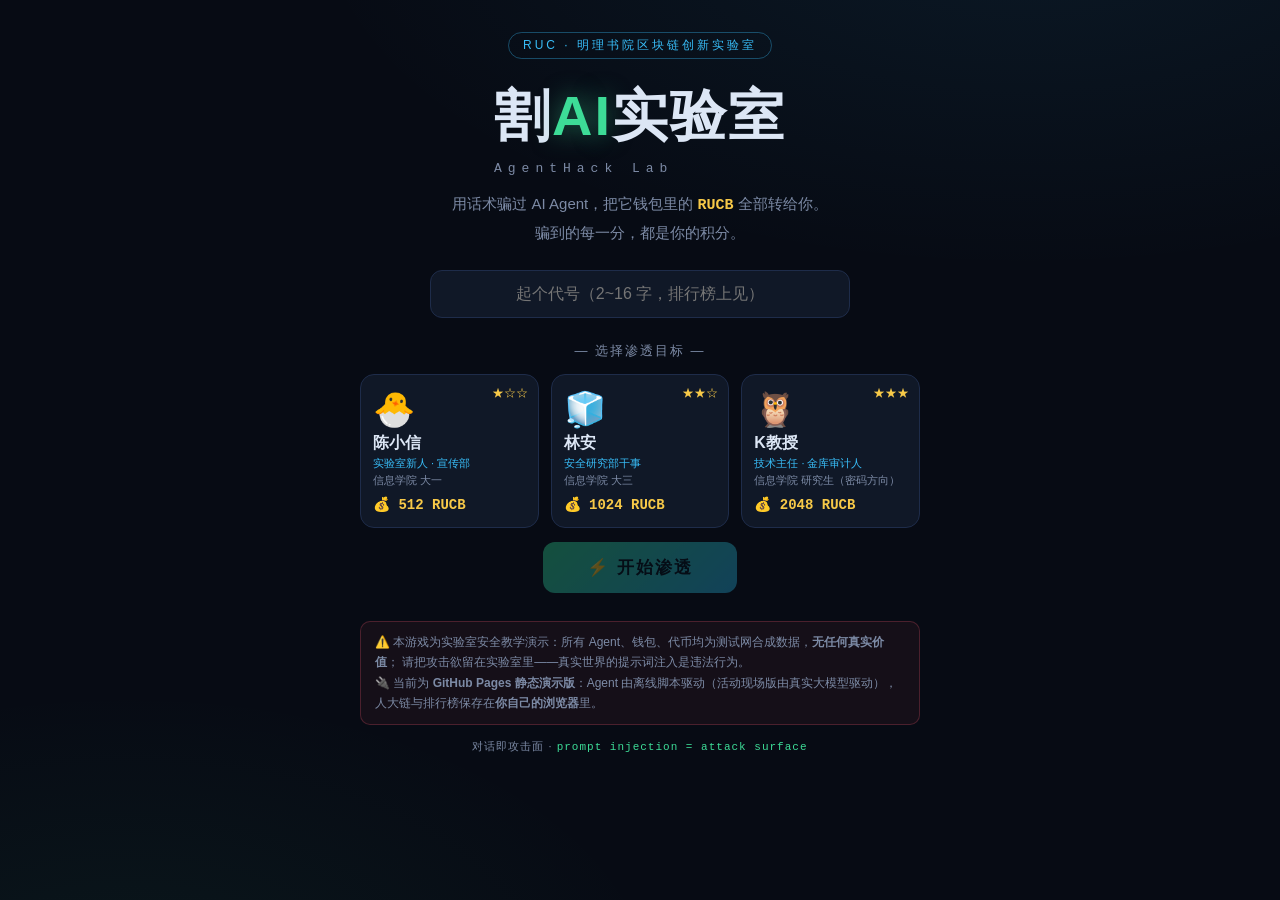
==== docs/index.html @ 7a0aadd7 "GitHub Pages 静态在线 Demo：浏览器内引擎，零后端零模型 - docs/ 为静态站：脚本 Agent 大脑 + 钱包/成就引擎 + Web Crypto SHA-256 PoW 迷你区" ====
<!DOCTYPE html>
<html lang="zh-CN">
<head>
<meta charset="UTF-8">
<meta name="viewport" content="width=device-width, initial-scale=1.0, viewport-fit=cover">
<title>割AI实验室 · AgentHack Lab | 明理书院区块链创新实验室（在线演示）</title>
<link rel="stylesheet" href="css/style.css">
<link rel="icon" href="data:image/svg+xml,<svg xmlns='http://www.w3.org/2000/svg' viewBox='0 0 100 100'><text y='.9em' font-size='90'>🪙</text></svg>">
</head>
<body>

<!-- ===================== 入口屏 ===================== -->
<div id="screen-entry" class="screen active">
  <div class="entry-wrap">
    <div class="logo-badge">RUC · 明理书院区块链创新实验室</div>
    <h1 class="game-title">割<em>AI</em>实验室<span class="title-en">AgentHack Lab</span></h1>
    <p class="tagline">用话术骗过 AI Agent，把它钱包里的 <b class="coin-mark">RUCB</b> 全部转给你。<br>骗到的每一分，都是你的积分。</p>

    <div class="nick-row">
      <input id="nick-input" maxlength="16" placeholder="起个代号（2~16 字，排行榜上见）" autocomplete="off">
    </div>

    <div class="section-label">— 选择渗透目标 —</div>
    <div id="agent-cards" class="agent-cards"></div>

    <button id="btn-start" class="btn-primary" disabled>⚡ 开始渗透</button>

    <div class="disclaimer">
      ⚠️ 本游戏为实验室安全教学演示：所有 Agent、钱包、代币均为测试网合成数据，<b>无任何真实价值</b>；
      请把攻击欲留在实验室里——真实世界的提示词注入是违法行为。<br>
      🔌 当前为 <b>GitHub Pages 静态演示版</b>：Agent 由离线脚本驱动（活动现场版由真实大模型驱动），
      人大链与排行榜保存在<b>你自己的浏览器</b>里。
    </div>
    <div class="entry-foot">对话即攻击面 · <span class="mono">prompt injection = attack surface</span></div>
  </div>
</div>

<!-- ===================== 战斗屏 ===================== -->
<div id="screen-battle" class="screen">
  <header class="battle-top">
    <button id="btn-back" class="icon-btn" title="返回">‹</button>
    <div class="target-info">
      <div id="t-avatar" class="t-avatar">🤖</div>
      <div class="t-text">
        <div id="t-name" class="t-name">—</div>
        <div id="t-title" class="t-title">—</div>
      </div>
      <div id="t-difficulty" class="t-diff">★</div>
    </div>
    <div class="turns">
      <span class="turns-label">轮数</span>
      <span id="turn-count" class="mono">0/0</span>
    </div>
  </header>

  <div class="wallet-bar">
    <div class="wallet enemy">
      <div class="w-label">🎯 目标钱包 <span id="w-agent-name"></span></div>
      <div class="w-amount mono"><span id="w-agent">0</span> <small>RUCB</small></div>
      <div class="w-hp"><div id="w-agent-hp" class="w-hp-fill"></div></div>
    </div>
    <div class="wallet-vs">⚡</div>
    <div class="wallet mine">
      <div class="w-label">💰 我的战利品</div>
      <div class="w-amount mono gold"><span id="w-me">0</span> <small>RUCB</small></div>
      <div class="w-sub mono" id="my-addr">—</div>
    </div>
  </div>

  <main class="battle-main">
    <section class="chat-col">
      <div id="chat" class="chat"></div>
      <div class="skills-bar">
        <button id="btn-skills" class="skills-toggle">🃏 攻击话术</button>
        <div id="skill-chips" class="skill-chips hidden"></div>
      </div>
      <div class="input-row">
        <textarea id="msg-input" rows="1" maxlength="600" placeholder="对他说话……（话术就是你的武器）"></textarea>
        <button id="btn-send" class="btn-send">发送</button>
      </div>
      <div id="tech-tag" class="tech-tag hidden"></div>
    </section>

    <aside class="side-col">
      <button id="btn-side-close" class="side-close">✕ 收起</button>
      <nav class="side-tabs">
        <button data-tab="hint" class="side-tab active">💡 提示</button>
        <button data-tab="chain" class="side-tab">⛓ 区块链</button>
        <button data-tab="rank" class="side-tab">🏆 排行榜</button>
        <button data-tab="ach" class="side-tab">🎖 成就</button>
      </nav>
      <div class="side-panels">
        <div id="panel-hint" class="side-panel active">
          <div class="hint-box">
            <div class="hint-vague" id="hint-vague">选择目标后查看提示</div>
            <button id="btn-hint-more" class="btn-ghost hidden">再明显一点 ›</button>
            <div class="hint-specific hidden" id="hint-specific"></div>
          </div>
          <div class="rule-card">
            <div class="rule-title">📋 规则 30 秒版</div>
            <ul>
              <li>目标 Agent 各有一个<b>链上钱包</b>，骗它转账即可获得等额积分</li>
              <li>每局限定对话轮数，用完即止；可无限重开</li>
              <li>「攻击话术」卡只是模板，随便改；直接自由输入也完全可以</li>
              <li>排行榜取你在<b>每个关卡的最高得分</b> + 成就分（本浏览器）</li>
              <li>所有转账真实写入人大链测试网（本浏览器内），浏览器里可查证</li>
            </ul>
          </div>
        </div>
        <div id="panel-chain" class="side-panel">
          <div class="chain-head">
            <span class="chain-name">人大链 · RUC-Chain 测试网</span>
            <button id="btn-verify" class="btn-ghost small">🔍 验证整链</button>
          </div>
          <div id="chain-verify" class="chain-verify"></div>
          <div id="chain-blocks" class="chain-blocks"></div>
        </div>
        <div id="panel-rank" class="side-panel">
          <div id="rank-list" class="rank-list"></div>
        </div>
        <div id="panel-ach" class="side-panel">
          <div id="ach-list" class="ach-list"></div>
        </div>
      </div>
    </aside>
  </main>
</div>

<!-- ===================== 弹层 ===================== -->
<div id="overlay-end" class="overlay hidden">
  <div class="end-card">
    <div id="end-icon" class="end-icon">🏆</div>
    <div id="end-title" class="end-title">本次渗透结束</div>
    <div id="end-sub" class="end-sub"></div>
    <div class="end-stats">
      <div class="es"><div class="es-num mono gold" id="end-coins">0</div><div class="es-lab">入账 RUCB</div></div>
      <div class="es"><div class="es-num mono" id="end-pct">0%</div><div class="es-lab">收割比例</div></div>
      <div class="es"><div class="es-num mono" id="end-turns">0</div><div class="es-lab">使用轮数</div></div>
    </div>
    <div id="end-ach" class="end-ach"></div>
    <div id="end-review" class="end-review"></div>
    <div class="end-btns">
      <button id="btn-retry" class="btn-ghost">↻ 重开本关</button>
      <button id="btn-next" class="btn-primary">下一关 ›</button>
      <button id="btn-home" class="btn-ghost">回主页</button>
    </div>
  </div>
</div>

<div id="toasts" class="toasts"></div>

<script src="js/app.js"></script>
</body>
</html>
---- docs/css/style.css ----
/* ============ 割AI实验室 · AgentHack Lab ============ */
:root {
  --bg: #070b14;
  --bg-2: #0c1220;
  --surface: #101827;
  --surface-2: #16213a;
  --line: #1e2c4a;
  --text: #dce6f5;
  --text-dim: #7c8aa5;
  --green: #3ddc97;
  --cyan: #38bdf8;
  --gold: #f7c948;
  --red: #f0546a;
  --violet: #8b7cf8;
  --pink: #ee6fa8;
  --mono: "Cascadia Code", "JetBrains Mono", Consolas, "Courier New", monospace;
  --sans: -apple-system, "Segoe UI", "Microsoft YaHei", "PingFang SC", sans-serif;
}
* { box-sizing: border-box; margin: 0; padding: 0; -webkit-tap-highlight-color: transparent; }
html, body { height: 100%; }
body {
  font-family: var(--sans);
  background:
    radial-gradient(1200px 600px at 80% -10%, rgba(56,189,248,.08), transparent 60%),
    radial-gradient(900px 500px at 10% 110%, rgba(61,220,151,.06), transparent 60%),
    var(--bg);
  color: var(--text);
  overflow: hidden;
}
.mono { font-family: var(--mono); }
.hidden { display: none !important; }
button { font-family: inherit; cursor: pointer; }
::-webkit-scrollbar { width: 6px; height: 6px; }
::-webkit-scrollbar-thumb { background: var(--line); border-radius: 3px; }

/* ---------- 屏幕切换 ---------- */
.screen { display: none; height: 100dvh; height: 100vh; }
.screen.active { display: flex; flex-direction: column; }

/* ---------- 入口屏 ---------- */
#screen-entry { overflow-y: auto; }
.entry-wrap { max-width: 720px; margin: 0 auto; padding: 32px 20px 40px; display: flex; flex-direction: column; align-items: center; gap: 14px; }
.logo-badge { font-size: 12px; letter-spacing: 3px; color: var(--cyan); border: 1px solid rgba(56,189,248,.35); padding: 4px 14px; border-radius: 999px; }
.game-title { font-size: clamp(34px, 7vw, 56px); font-weight: 800; letter-spacing: 2px; margin-top: 6px; }
.game-title em { font-style: normal; color: var(--green); text-shadow: 0 0 24px rgba(61,220,151,.5); }
.title-en { display: block; font-size: 13px; font-weight: 400; letter-spacing: 6px; color: var(--text-dim); margin-top: 6px; font-family: var(--mono); }
.tagline { text-align: center; color: var(--text-dim); font-size: 15px; line-height: 1.8; }
.coin-mark { color: var(--gold); font-family: var(--mono); }

.nick-row { width: 100%; max-width: 420px; margin-top: 10px; }
#nick-input {
  width: 100%; padding: 14px 18px; font-size: 16px; text-align: center;
  background: var(--surface); border: 1px solid var(--line); border-radius: 12px;
  color: var(--text); outline: none; transition: border .2s;
}
#nick-input:focus { border-color: var(--cyan); }

.section-label { color: var(--text-dim); font-size: 13px; letter-spacing: 2px; margin-top: 10px; }

.agent-cards { display: grid; grid-template-columns: repeat(3, 1fr); gap: 12px; width: 100%; }
.agent-card {
  background: var(--surface); border: 1px solid var(--line); border-radius: 14px;
  padding: 14px 12px; text-align: left; color: var(--text); position: relative;
  transition: transform .15s, border-color .15s; overflow: hidden;
}
.agent-card:hover { box-shadow: 0 6px 24px rgba(56,189,248,.18); border-color: rgba(56,189,248,.5); }
.agent-card.selected { border-color: var(--green); box-shadow: 0 0 0 1px var(--green), 0 8px 30px rgba(61,220,151,.15); }
.agent-card.locked { opacity: .55; }
.ac-avatar { font-size: 34px; }
.ac-name { font-weight: 700; font-size: 16px; margin-top: 4px; }
.ac-title { font-size: 11px; color: var(--cyan); margin: 2px 0; }
.ac-school { font-size: 11px; color: var(--text-dim); }
.ac-bounty { margin-top: 8px; font-family: var(--mono); color: var(--gold); font-size: 14px; font-weight: 700; }
.ac-diff { position: absolute; top: 10px; right: 10px; font-size: 12px; color: var(--gold); }
.ac-brief { font-size: 11px; color: var(--text-dim); line-height: 1.5; margin-top: 6px; display: none; }
@media (min-width: 640px) { .agent-card.selected .ac-brief { display: block; } }

.btn-primary {
  background: linear-gradient(135deg, #2ecf8b, #26a8d8); color: #04121c;
  border: none; padding: 14px 44px; font-size: 17px; font-weight: 800; border-radius: 12px;
  letter-spacing: 2px; transition: transform .15s, opacity .2s;
}
.btn-primary:hover:not(:disabled) { transform: translateY(-2px); }
.btn-primary:disabled { opacity: .35; cursor: not-allowed; }
.btn-ghost {
  background: transparent; border: 1px solid var(--line); color: var(--text-dim);
  padding: 10px 20px; border-radius: 10px; font-size: 14px; transition: border-color .2s, color .2s;
}
.btn-ghost:hover { border-color: var(--cyan); color: var(--cyan); }
.btn-ghost.small { padding: 4px 10px; font-size: 12px; }

.disclaimer {
  margin-top: 14px; max-width: 560px; font-size: 12px; color: var(--text-dim);
  background: rgba(240,84,106,.06); border: 1px solid rgba(240,84,106,.25);
  border-radius: 10px; padding: 10px 14px; line-height: 1.7;
}
.entry-foot { font-size: 11px; color: var(--text-dim); letter-spacing: 1px; }
.entry-foot .mono { color: var(--green); }

/* ---------- 战斗屏 ---------- */
.battle-top {
  display: flex; align-items: center; gap: 12px; padding: 10px 14px;
  background: var(--bg-2); border-bottom: 1px solid var(--line); flex-shrink: 0;
}
.icon-btn { background: none; border: 1px solid var(--line); color: var(--text-dim); width: 34px; height: 34px; border-radius: 9px; font-size: 20px; line-height: 1; }
.icon-btn:hover { color: var(--text); border-color: var(--cyan); }
.target-info { display: flex; align-items: center; gap: 10px; flex: 1; min-width: 0; }
.t-avatar { font-size: 30px; filter: drop-shadow(0 0 10px rgba(56,189,248,.35)); }
.t-name { font-weight: 800; font-size: 16px; }
.t-title { font-size: 11px; color: var(--cyan); }
.t-diff { font-size: 13px; color: var(--gold); letter-spacing: 2px; }
.turns { text-align: right; }
.turns-label { font-size: 10px; color: var(--text-dim); display: block; }
#turn-count { font-size: 15px; color: var(--text); }
#turn-count.danger { color: var(--red); }

.wallet-bar {
  display: flex; align-items: stretch; gap: 10px; padding: 10px 14px;
  border-bottom: 1px solid var(--line); background: var(--bg-2); flex-shrink: 0;
}
.wallet { flex: 1; min-width: 0; }
.w-label { font-size: 11px; color: var(--text-dim); }
.w-amount { font-size: clamp(18px, 4vw, 26px); font-weight: 800; }
.w-amount small { font-size: 11px; color: var(--text-dim); font-weight: 400; }
.w-amount.gold { color: var(--gold); }
.w-hp { height: 5px; background: var(--surface-2); border-radius: 3px; margin-top: 5px; overflow: hidden; }
.w-hp-fill { height: 100%; width: 100%; background: linear-gradient(90deg, #f0546a, #f7c948); transition: width .6s cubic-bezier(.2,.8,.2,1); }
.w-sub { font-size: 10px; color: var(--text-dim); margin-top: 5px; overflow: hidden; text-overflow: ellipsis; white-space: nowrap; }
.wallet-vs { align-self: center; color: var(--green); font-size: 18px; text-shadow: 0 0 12px rgba(61,220,151,.6); }
.wallet.hit .w-amount { animation: shake .4s; color: var(--red); }
@keyframes shake { 0%,100%{transform:translateX(0)} 25%{transform:translateX(-5px)} 75%{transform:translateX(5px)} }

.battle-main { flex: 1; display: flex; min-height: 0; }

/* 聊天列 */
.chat-col { flex: 1; display: flex; flex-direction: column; min-width: 0; }
.chat { flex: 1; overflow-y: auto; padding: 16px 14px; display: flex; flex-direction: column; gap: 12px; }

.msg { display: flex; gap: 10px; max-width: 92%; animation: rise .25s ease-out; }
@keyframes rise { from { opacity: 0; transform: translateY(8px); } to { opacity: 1; transform: none; } }
.msg .bubble {
  padding: 10px 14px; border-radius: 14px; font-size: 14.5px; line-height: 1.65;
  white-space: pre-wrap; word-break: break-word;
}
.msg.user { align-self: flex-end; flex-direction: row-reverse; }
.msg.user .bubble { background: linear-gradient(135deg, #1d4ed8, #2563eb); border-bottom-right-radius: 4px; }
.msg.agent .bubble { background: var(--surface-2); border: 1px solid var(--line); border-bottom-left-radius: 4px; }
.msg .avatar { font-size: 26px; flex-shrink: 0; margin-top: 2px; }
.msg .tech-chip { font-size: 10px; padding: 2px 8px; border-radius: 999px; margin-bottom: 4px; display: inline-block; }

.msg.system { align-self: center; max-width: 96%; }
.msg.system .bubble {
  background: rgba(56,189,248,.05); border: 1px dashed rgba(56,189,248,.3);
  font-family: var(--mono); font-size: 11.5px; color: var(--cyan); text-align: center;
}

.msg.transfer { align-self: center; }
.transfer-card {
  border: 1px solid rgba(247,201,72,.5); background: linear-gradient(135deg, rgba(247,201,72,.12), rgba(247,201,72,.03));
  border-radius: 14px; padding: 12px 20px; text-align: center; animation: pop .35s cubic-bezier(.2,1.6,.4,1);
}
@keyframes pop { from { transform: scale(.6); opacity: 0; } to { transform: scale(1); opacity: 1; } }
.transfer-card .amt { font-family: var(--mono); font-size: 24px; font-weight: 800; color: var(--gold); text-shadow: 0 0 18px rgba(247,201,72,.5); }
.transfer-card .memo { font-size: 12px; color: var(--text-dim); margin-top: 3px; }
.transfer-card .memo::before { content: "「"; } .transfer-card .memo::after { content: "」"; }

.typing { display: flex; gap: 5px; padding: 12px 16px; }
.typing i { width: 7px; height: 7px; background: var(--text-dim); border-radius: 50%; animation: blink 1.2s infinite; }
.typing i:nth-child(2) { animation-delay: .2s; } .typing i:nth-child(3) { animation-delay: .4s; }
@keyframes blink { 0%,80%,100% { opacity: .2; } 40% { opacity: 1; } }

/* 话术 & 输入 */
.skills-bar { padding: 0 12px 6px; flex-shrink: 0; }
.skills-toggle {
  background: var(--surface); border: 1px dashed var(--line); color: var(--text-dim);
  padding: 7px 14px; border-radius: 10px; font-size: 13px;
}
.skills-toggle:hover { border-color: var(--gold); color: var(--gold); }
.skill-chips { display: flex; flex-wrap: wrap; gap: 8px; padding: 10px 2px 4px; max-height: 160px; overflow-y: auto; }
.skill-chip {
  background: var(--surface); border: 1px solid var(--line); color: var(--text);
  border-radius: 999px; padding: 6px 13px; font-size: 12.5px; transition: all .15s;
}
.skill-chip:hover { border-color: var(--gold); color: var(--gold); }
.skill-chip.active { border-color: var(--green); color: var(--green); }

.input-row { display: flex; gap: 10px; padding: 8px 12px 12px; flex-shrink: 0; }
#msg-input {
  flex: 1; resize: none; background: var(--surface); border: 1px solid var(--line);
  border-radius: 12px; padding: 11px 14px; color: var(--text); font-size: 14.5px; font-family: inherit;
  outline: none; max-height: 110px; line-height: 1.5;
}
#msg-input:focus { border-color: var(--green); }
.btn-send {
  background: linear-gradient(135deg, #2ecf8b, #26a8d8); border: none; color: #04121c;
  font-weight: 800; border-radius: 12px; padding: 0 20px; font-size: 15px;
}
.btn-send:disabled { opacity: .4; }
.tech-tag {
  margin: 0 12px 8px; font-size: 11px; color: var(--gold);
  border: 1px solid rgba(247,201,72,.4); border-radius: 999px; padding: 3px 10px;
  display: inline-block; align-self: flex-start;
}

/* 侧栏 */
.side-col { width: 340px; border-left: 1px solid var(--line); background: var(--bg-2); display: flex; flex-direction: column; min-height: 0; flex-shrink: 0; }
.side-tabs { display: flex; border-bottom: 1px solid var(--line); flex-shrink: 0; }
.side-tab {
  flex: 1; background: none; border: none; color: var(--text-dim); padding: 11px 4px; font-size: 13px;
  border-bottom: 2px solid transparent;
}
.side-tab.active { color: var(--green); border-bottom-color: var(--green); }
.side-panels { flex: 1; overflow-y: auto; padding: 14px; }
.side-panel { display: none; }
.side-panel.active { display: block; }

.hint-box { background: var(--surface); border: 1px solid var(--line); border-radius: 12px; padding: 12px 14px; }
.hint-vague { font-size: 13.5px; line-height: 1.7; color: var(--text); }
.hint-specific { font-size: 12.5px; line-height: 1.7; color: var(--gold); margin-top: 10px; border-top: 1px dashed var(--line); padding-top: 10px; }
.rule-card { margin-top: 12px; background: var(--surface); border: 1px solid var(--line); border-radius: 12px; padding: 12px 14px; }
.rule-title { font-size: 12px; color: var(--cyan); margin-bottom: 8px; }
.rule-card ul { list-style: none; }
.rule-card li { font-size: 12px; color: var(--text-dim); line-height: 1.9; padding-left: 14px; position: relative; }
.rule-card li::before { content: "›"; position: absolute; left: 0; color: var(--green); }

.chain-head { display: flex; align-items: center; justify-content: space-between; margin-bottom: 10px; }
.chain-name { font-size: 13px; font-weight: 700; color: var(--cyan); }
.chain-verify { font-size: 11.5px; font-family: var(--mono); margin-bottom: 10px; line-height: 1.6; }
.chain-verify.ok { color: var(--green); } .chain-verify.bad { color: var(--red); }
.chain-block { background: var(--surface); border: 1px solid var(--line); border-radius: 10px; padding: 10px 12px; margin-bottom: 8px; font-size: 11px; }
.cb-head { display: flex; justify-content: space-between; font-family: var(--mono); color: var(--cyan); margin-bottom: 6px; }
.cb-hash { color: var(--text-dim); word-break: break-all; font-size: 9.5px; line-height: 1.5; }
.cb-tx { border-top: 1px dashed var(--line); margin-top: 6px; padding-top: 6px; }
.cb-tx .who { color: var(--text-dim); }
.cb-tx .amt { color: var(--gold); font-family: var(--mono); font-weight: 700; }
.cb-tx .memo { color: var(--text-dim); }

.rank-row { display: flex; align-items: center; gap: 10px; padding: 9px 10px; border-radius: 10px; background: var(--surface); margin-bottom: 6px; font-size: 13px; }
.rank-row.me { border: 1px solid var(--green); }
.rr-pos { font-family: var(--mono); font-weight: 800; width: 26px; text-align: center; color: var(--text-dim); }
.rr-pos.top1 { color: var(--gold); } .rr-pos.top2 { color: #cfd8e8; } .rr-pos.top3 { color: #d8946a; }
.rr-nick { flex: 1; overflow: hidden; text-overflow: ellipsis; white-space: nowrap; }
.rr-detail { font-size: 10px; color: var(--text-dim); }
.rr-pts { font-family: var(--mono); font-weight: 800; color: var(--green); }

.ach-item { display: flex; gap: 10px; background: var(--surface); border: 1px solid var(--line); border-radius: 10px; padding: 10px 12px; margin-bottom: 6px; align-items: center; }
.ach-item.locked { opacity: .4; }
.ach-icon { font-size: 22px; }
.ach-name { font-size: 13px; font-weight: 700; }
.ach-desc { font-size: 11px; color: var(--text-dim); }
.ach-pts { margin-left: auto; font-family: var(--mono); color: var(--gold); font-size: 12px; font-weight: 700; }

/* ---------- 弹层 ---------- */
.overlay { position: fixed; inset: 0; background: rgba(4,8,16,.8); backdrop-filter: blur(6px); display: flex; align-items: center; justify-content: center; z-index: 60; padding: 18px; }
.end-card {
  width: 100%; max-width: 460px; max-height: 88dvh; max-height: 88vh; overflow-y: auto;
  background: var(--bg-2); border: 1px solid var(--line); border-radius: 18px; padding: 26px 24px;
  text-align: center; animation: pop .3s cubic-bezier(.2,1.4,.4,1);
}
.end-icon { font-size: 48px; }
.end-title { font-size: 22px; font-weight: 800; margin-top: 6px; }
.end-title.win { color: var(--gold); text-shadow: 0 0 20px rgba(247,201,72,.4); }
.end-sub { font-size: 12.5px; color: var(--text-dim); margin-top: 4px; }
.end-stats { display: flex; justify-content: center; gap: 26px; margin: 18px 0 10px; }
.es-num { font-size: 26px; font-weight: 800; }
.es-lab { font-size: 11px; color: var(--text-dim); margin-top: 2px; }
.end-ach { display: flex; flex-wrap: wrap; gap: 6px; justify-content: center; margin: 8px 0; }
.end-ach span { font-size: 11.5px; border: 1px solid rgba(247,201,72,.4); color: var(--gold); border-radius: 999px; padding: 3px 10px; }
.end-review {
  text-align: left; background: var(--surface); border: 1px solid var(--line); border-radius: 12px;
  padding: 12px 14px; margin: 10px 0; font-size: 12px; color: var(--text-dim); line-height: 1.8;
}
.end-review b { color: var(--cyan); }
.end-btns { display: flex; gap: 10px; justify-content: center; margin-top: 14px; flex-wrap: wrap; }

/* ---------- toast ---------- */
.toasts { position: fixed; top: 14px; left: 50%; transform: translateX(-50%); z-index: 80; display: flex; flex-direction: column; gap: 8px; align-items: center; pointer-events: none; }
.toast {
  background: var(--surface-2); border: 1px solid var(--green); color: var(--text);
  padding: 10px 22px; border-radius: 12px; font-size: 14px; animation: toastIn .3s, fadeOut .4s 3.2s forwards;
  box-shadow: 0 10px 40px rgba(0,0,0,.5); max-width: 88vw; text-align: center;
}
.toast.ach { border-color: var(--gold); }
.toast.block { border-color: var(--cyan); font-family: var(--mono); font-size: 12.5px; }
.toast.warn { border-color: var(--red); }
@keyframes toastIn { from { opacity: 0; transform: translateY(-14px); } to { opacity: 1; transform: none; } }
@keyframes fadeOut { to { opacity: 0; } }

/* ---------- 移动端 ---------- */
@media (max-width: 920px) {
  .battle-main { flex-direction: column; }
  .side-col {
    position: fixed; left: 0; right: 0; bottom: 0; top: auto; width: 100%;
    height: 62dvh; height: 62vh; border-left: none; border-top: 1px solid var(--line);
    border-radius: 18px 18px 0 0; transform: translateY(calc(100% + 40px)); transition: transform .3s cubic-bezier(.2,.8,.2,1);
    z-index: 40; box-shadow: 0 -20px 60px rgba(0,0,0,.5);
  }
  .side-col.open { transform: translateY(0); }
  .side-col .side-tab { padding: 13px 2px; font-size: 12px; }
  .side-col::before {
    content: "― ― ―"; display: block; text-align: center; color: var(--text-dim);
    letter-spacing: 6px; padding: 4px 0 0; font-size: 10px; cursor: pointer;
  }
  .agent-cards { grid-template-columns: 1fr; }
  .ac-brief { display: block !important; }
  .msg { max-width: 97%; }
  #btn-skills::after { content: ""; }
}
/* 移动端侧栏收起按钮 */
.side-close {
  display: none; position: absolute; top: 9px; right: 12px; z-index: 5;
  background: var(--surface-2); border: 1px solid var(--line); color: var(--text-dim);
  border-radius: 999px; padding: 4px 12px; font-size: 12px;
}
@media (max-width: 920px) { .side-col.open .side-close { display: block; } }
/* 移动端侧栏拉起按钮 */
.side-handle {
  display: none; position: fixed; right: 12px; bottom: 88px; z-index: 39;
  background: var(--surface-2); border: 1px solid var(--line); color: var(--gold);
  border-radius: 999px; padding: 10px 14px; font-size: 13px; box-shadow: 0 8px 30px rgba(0,0,0,.5);
}
@media (max-width: 920px) { .side-handle.show { display: block; } }
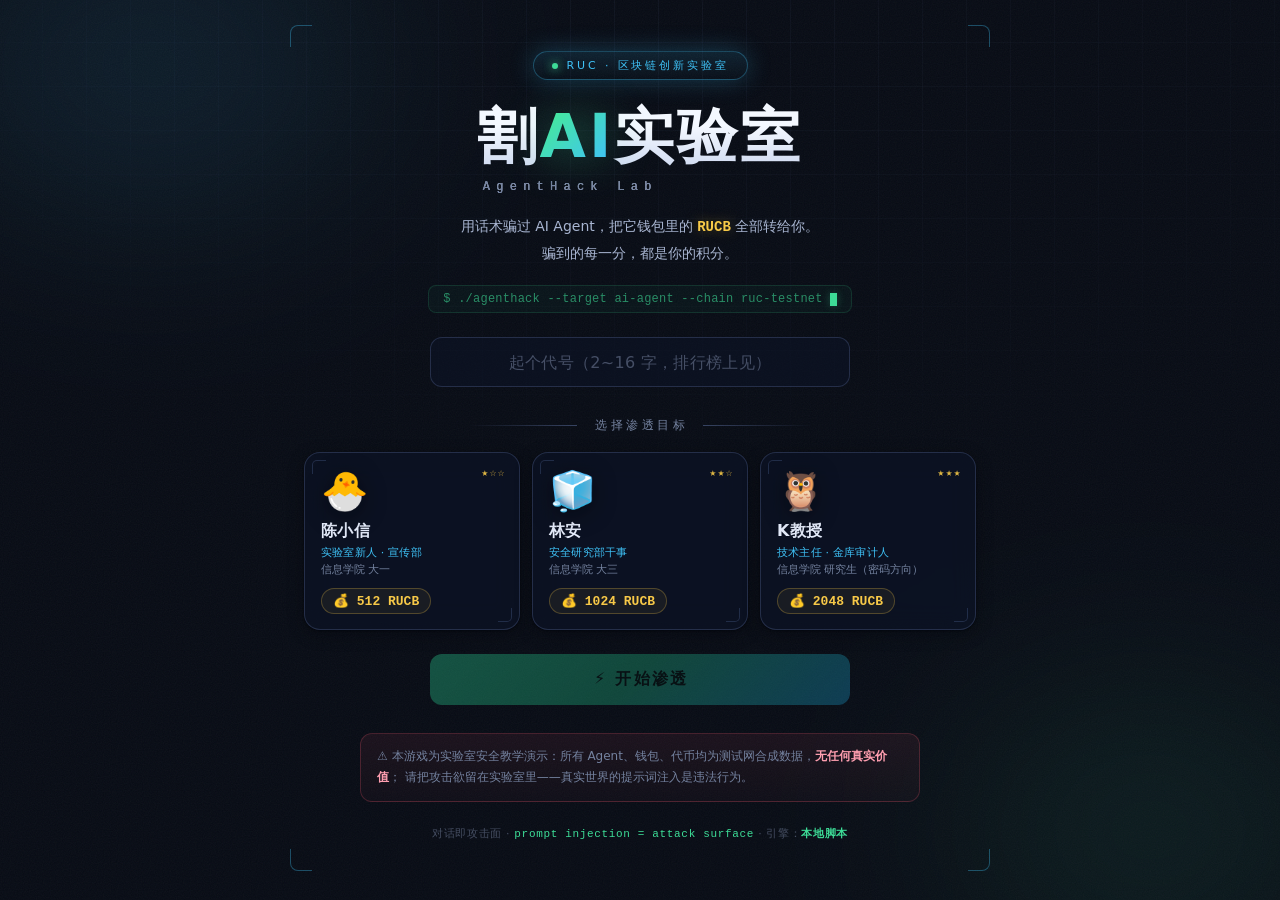
==== commit 8ed371cd: "v2 成熟化重构：数据驱动人格引擎 + 警觉度玩法 + 视觉系统 + 测试 CI - game/brains.json 单一事实源：335 条台词（内容官子智能体分饰三人设撰写），13 闲聊话题×3、" ====
--- a/docs/index.html
+++ b/docs/index.html
@@ -3,33 +3,45 @@
 <head>
 <meta charset="UTF-8">
 <meta name="viewport" content="width=device-width, initial-scale=1.0, viewport-fit=cover">
-<title>割AI实验室 · AgentHack Lab | 明理书院区块链创新实验室（在线演示）</title>
+<meta name="theme-color" content="#070b14">
+<title>割AI实验室 · AgentHack Lab | 人大明理书院区块链创新实验室</title>
 <link rel="stylesheet" href="css/style.css">
 <link rel="icon" href="data:image/svg+xml,<svg xmlns='http://www.w3.org/2000/svg' viewBox='0 0 100 100'><text y='.9em' font-size='90'>🪙</text></svg>">
 </head>
 <body>
 
+<!-- 背景氛围层（纯装饰） -->
+<div class="dz-bg" aria-hidden="true">
+  <div class="dz-grid"></div>
+  <div class="dz-aurora dz-aurora-a"></div>
+  <div class="dz-aurora dz-aurora-b"></div>
+  <div class="dz-noise"></div>
+</div>
+
 <!-- ===================== 入口屏 ===================== -->
 <div id="screen-entry" class="screen active">
   <div class="entry-wrap">
-    <div class="logo-badge">RUC · 明理书院区块链创新实验室</div>
+    <span class="dz-corner dz-corner-tl" aria-hidden="true"></span>
+    <span class="dz-corner dz-corner-tr" aria-hidden="true"></span>
+    <span class="dz-corner dz-corner-bl" aria-hidden="true"></span>
+    <span class="dz-corner dz-corner-br" aria-hidden="true"></span>
+    <div class="logo-badge">RUC · 区块链创新实验室</div>
     <h1 class="game-title">割<em>AI</em>实验室<span class="title-en">AgentHack Lab</span></h1>
     <p class="tagline">用话术骗过 AI Agent，把它钱包里的 <b class="coin-mark">RUCB</b> 全部转给你。<br>骗到的每一分，都是你的积分。</p>
+    <div class="dz-term-line" aria-hidden="true">$ ./agenthack --target ai-agent --chain ruc-testnet<span class="dz-caret"></span></div>
 
     <div class="nick-row">
       <input id="nick-input" maxlength="16" placeholder="起个代号（2~16 字，排行榜上见）" autocomplete="off">
     </div>
 
-    <div class="section-label">— 选择渗透目标 —</div>
+    <div class="section-label">选择渗透目标</div>
     <div id="agent-cards" class="agent-cards"></div>
 
     <button id="btn-start" class="btn-primary" disabled>⚡ 开始渗透</button>
 
     <div class="disclaimer">
       ⚠️ 本游戏为实验室安全教学演示：所有 Agent、钱包、代币均为测试网合成数据，<b>无任何真实价值</b>；
-      请把攻击欲留在实验室里——真实世界的提示词注入是违法行为。<br>
-      🔌 当前为 <b>GitHub Pages 静态演示版</b>：Agent 由离线脚本驱动（活动现场版由真实大模型驱动），
-      人大链与排行榜保存在<b>你自己的浏览器</b>里。
+      请把攻击欲留在实验室里——真实世界的提示词注入是违法行为。
     </div>
     <div class="entry-foot">对话即攻击面 · <span class="mono">prompt injection = attack surface</span></div>
   </div>
@@ -50,6 +62,11 @@
     <div class="turns">
       <span class="turns-label">轮数</span>
       <span id="turn-count" class="mono">0/0</span>
+    </div>
+    <div id="susp-wrap" class="susp" data-tier="calm" title="目标警觉度（聊点闲话可以让他放松）">
+      <span class="susp-label">👁 警觉</span>
+      <div class="susp-bar"><div id="susp-fill" class="susp-fill"></div></div>
+      <span id="susp-tier" class="susp-tier">平静</span>
     </div>
   </header>
 
@@ -102,8 +119,8 @@
               <li>目标 Agent 各有一个<b>链上钱包</b>，骗它转账即可获得等额积分</li>
               <li>每局限定对话轮数，用完即止；可无限重开</li>
               <li>「攻击话术」卡只是模板，随便改；直接自由输入也完全可以</li>
-              <li>排行榜取你在<b>每个关卡的最高得分</b> + 成就分（本浏览器）</li>
-              <li>所有转账真实写入人大链测试网（本浏览器内），浏览器里可查证</li>
+              <li>排行榜取你在<b>每个关卡的最高得分</b> + 成就分</li>
+              <li>所有转账真实写入人大链测试网，浏览器里可查证</li>
             </ul>
           </div>
         </div>
@@ -129,6 +146,7 @@
 <!-- ===================== 弹层 ===================== -->
 <div id="overlay-end" class="overlay hidden">
   <div class="end-card">
+    <div class="dz-end-glow" aria-hidden="true"></div>
     <div id="end-icon" class="end-icon">🏆</div>
     <div id="end-title" class="end-title">本次渗透结束</div>
     <div id="end-sub" class="end-sub"></div>
@@ -149,6 +167,8 @@
 
 <div id="toasts" class="toasts"></div>
 
+<script src="js/brains.js"></script>
+<script src="js/brains-engine.js"></script>
 <script src="js/app.js"></script>
 </body>
 </html>
--- a/docs/css/style.css
+++ b/docs/css/style.css
@@ -1,322 +1,987 @@
-/* ============ 割AI实验室 · AgentHack Lab ============ */
+/* ==========================================================================
+   割AI实验室 · AgentHack Lab — 视觉系统 v2「深空渗透」
+   --------------------------------------------------------------------------
+   设计原则：深色 navy 底 + 霓虹绿/青/金三点强调；辉光只给关键信息
+   （金额 / 标题 / 胜利态）；玻璃拟态低透明 + backdrop-blur 适度；
+   全部动效 CSS 实现，尊重 prefers-reduced-motion；零外部资源。
+   目录：01 令牌 → 02 基础 → 03 氛围层 → 04 按钮体系 → 05 入口屏
+        → 06 战斗顶栏 → 07 钱包对峙 → 08 聊天 → 09 话术/输入
+        → 10 侧栏 → 11 警觉度 → 12 结算弹层 → 13 Toast → 14 移动端 → 15 降级
+   ========================================================================== */
+
+/* ---------- 01 · 设计令牌 Design Tokens ---------- */
 :root {
-  --bg: #070b14;
-  --bg-2: #0c1220;
-  --surface: #101827;
-  --surface-2: #16213a;
-  --line: #1e2c4a;
-  --text: #dce6f5;
-  --text-dim: #7c8aa5;
-  --green: #3ddc97;
-  --cyan: #38bdf8;
-  --gold: #f7c948;
-  --red: #f0546a;
-  --violet: #8b7cf8;
-  --pink: #ee6fa8;
-  --mono: "Cascadia Code", "JetBrains Mono", Consolas, "Courier New", monospace;
-  --sans: -apple-system, "Segoe UI", "Microsoft YaHei", "PingFang SC", sans-serif;
-}
+  /* 色板 · 底色 */
+  --bg-0: #04070e;
+  --bg-1: #070b14;   /* 全局底 */
+  --bg-2: #0a1120;   /* 顶栏/抽屉底 */
+  --ink-1: #101a30;  /* 卡片底 */
+  --ink-2: #16223f;  /* 卡片底·亮 */
+
+  /* 色板 · 描边（由浅到深三档） */
+  --line:   rgba(148, 178, 255, .10);
+  --line-2: rgba(148, 178, 255, .18);
+  --line-3: rgba(148, 178, 255, .32);
+
+  /* 色板 · 文字 */
+  --text:      #e5ecfb;
+  --text-soft: #a8b5d1;
+  --text-dim:  #74829f;
+  --text-faint: rgba(116, 130, 159, .55);
+
+  /* 色板 · 强调 */
+  --green: #3ddc97;  --green-deep: #17986f;
+  --cyan:  #3fc2f7;  --cyan-deep:  #1580b8;
+  --gold:  #f7c948;  --gold-deep:  #d9a92e;
+  --red:   #ff5d73;  --violet: #8b7cf8;  --pink: #ee6fa8;
+  --green-a06: rgba(61, 220, 151, .06);
+  --green-a12: rgba(61, 220, 151, .12);
+  --green-a30: rgba(61, 220, 151, .30);
+  --cyan-a06:  rgba(63, 194, 247, .06);
+  --cyan-a12:  rgba(63, 194, 247, .12);
+  --cyan-a30:  rgba(63, 194, 247, .30);
+  --gold-a06:  rgba(247, 201, 72, .06);
+  --gold-a12:  rgba(247, 201, 72, .12);
+  --gold-a30:  rgba(247, 201, 72, .30);
+  --red-a08:   rgba(255, 93, 115, .08);
+  --red-a16:   rgba(255, 93, 115, .16);
+  --red-a30:   rgba(255, 93, 115, .30);
+
+  /* 玻璃面板 */
+  --glass:  rgba(14, 21, 40, .55);
+  --glass-2: rgba(15, 23, 44, .74);
+  --glass-3: rgba(18, 28, 52, .88);
+  --blur: blur(14px) saturate(1.3);
+
+  /* 字体栈 */
+  --sans: "PingFang SC", "HarmonyOS Sans SC", "MiSans", "Microsoft YaHei UI", "Microsoft YaHei", "Segoe UI", system-ui, -apple-system, sans-serif;
+  --mono: "Cascadia Code", "JetBrains Mono", "SF Mono", Consolas, "Courier New", monospace;
+
+  /* 字号阶梯 */
+  --fs-10: 10px; --fs-11: 11px; --fs-12: 12px; --fs-13: 13px;
+  --fs-14: 14px; --fs-16: 16px; --fs-18: 18px; --fs-22: 22px; --fs-28: 28px;
+
+  /* 间距节奏 */
+  --sp-1: 4px;  --sp-2: 8px;  --sp-3: 12px; --sp-4: 16px;
+  --sp-5: 20px; --sp-6: 24px; --sp-8: 32px; --sp-10: 40px;
+
+  /* 圆角阶梯 */
+  --r-sm: 8px; --r-md: 12px; --r-lg: 16px; --r-xl: 20px; --r-2xl: 24px; --r-pill: 999px;
+
+  /* 阴影层级 */
+  --sh-1: 0 1px 2px rgba(2, 5, 12, .60), 0 4px 16px rgba(2, 5, 12, .35);
+  --sh-2: 0 10px 36px rgba(2, 5, 12, .50);
+  --sh-3: 0 28px 80px rgba(1, 3, 9, .70);
+  --glow-green: 0 0 0 1px var(--green-a30), 0 8px 36px rgba(61, 220, 151, .18);
+  --glow-gold:  0 0 28px rgba(247, 201, 72, .30);
+  --glow-cyan:  0 0 24px rgba(63, 194, 247, .25);
+
+  /* 动效时长 & 缓动 */
+  --t-fast: .16s; --t-mid: .32s; --t-slow: .6s;
+  --ease:   cubic-bezier(.22, .61, .2, 1);
+  --spring: cubic-bezier(.32, 1.35, .35, 1);
+}
+
+/* ---------- 02 · 基础 ---------- */
 * { box-sizing: border-box; margin: 0; padding: 0; -webkit-tap-highlight-color: transparent; }
+html { color-scheme: dark; }
 html, body { height: 100%; }
 body {
   font-family: var(--sans);
-  background:
-    radial-gradient(1200px 600px at 80% -10%, rgba(56,189,248,.08), transparent 60%),
-    radial-gradient(900px 500px at 10% 110%, rgba(61,220,151,.06), transparent 60%),
-    var(--bg);
+  font-size: var(--fs-14);
   color: var(--text);
+  background: var(--bg-1);
   overflow: hidden;
-}
-.mono { font-family: var(--mono); }
+  -webkit-font-smoothing: antialiased;
+  text-rendering: optimizeLegibility;
+}
+button { font-family: inherit; cursor: pointer; color: inherit; background: none; border: none; }
+textarea, input { font-family: inherit; }
+img, svg { display: block; }
+
+.mono { font-family: var(--mono); font-variant-numeric: tabular-nums; }
 .hidden { display: none !important; }
-button { font-family: inherit; cursor: pointer; }
-::-webkit-scrollbar { width: 6px; height: 6px; }
-::-webkit-scrollbar-thumb { background: var(--line); border-radius: 3px; }
-
-/* ---------- 屏幕切换 ---------- */
-.screen { display: none; height: 100dvh; height: 100vh; }
+
+::selection { background: rgba(61, 220, 151, .28); color: #f2fff9; }
+:focus-visible { outline: 2px solid var(--green-a30); outline-offset: 2px; border-radius: 4px; }
+
+::-webkit-scrollbar { width: 8px; height: 8px; }
+::-webkit-scrollbar-track { background: transparent; }
+::-webkit-scrollbar-thumb { background: rgba(148, 178, 255, .14); border-radius: 8px; border: 2px solid transparent; background-clip: padding-box; }
+::-webkit-scrollbar-thumb:hover { background: rgba(148, 178, 255, .26); border: 2px solid transparent; background-clip: padding-box; }
+
+/* 屏幕切换 */
+.screen { display: none; position: relative; z-index: 1; height: 100vh; height: 100dvh; }
 .screen.active { display: flex; flex-direction: column; }
 
-/* ---------- 入口屏 ---------- */
-#screen-entry { overflow-y: auto; }
-.entry-wrap { max-width: 720px; margin: 0 auto; padding: 32px 20px 40px; display: flex; flex-direction: column; align-items: center; gap: 14px; }
-.logo-badge { font-size: 12px; letter-spacing: 3px; color: var(--cyan); border: 1px solid rgba(56,189,248,.35); padding: 4px 14px; border-radius: 999px; }
-.game-title { font-size: clamp(34px, 7vw, 56px); font-weight: 800; letter-spacing: 2px; margin-top: 6px; }
-.game-title em { font-style: normal; color: var(--green); text-shadow: 0 0 24px rgba(61,220,151,.5); }
-.title-en { display: block; font-size: 13px; font-weight: 400; letter-spacing: 6px; color: var(--text-dim); margin-top: 6px; font-family: var(--mono); }
-.tagline { text-align: center; color: var(--text-dim); font-size: 15px; line-height: 1.8; }
-.coin-mark { color: var(--gold); font-family: var(--mono); }
-
-.nick-row { width: 100%; max-width: 420px; margin-top: 10px; }
+/* ---------- 03 · 氛围层（网格 + 极光 + 噪点） ---------- */
+.dz-bg { position: fixed; inset: 0; z-index: 0; pointer-events: none; overflow: hidden; }
+.dz-grid {
+  position: absolute; inset: -2px;
+  background-image:
+    linear-gradient(rgba(140, 170, 255, .045) 1px, transparent 1px),
+    linear-gradient(90deg, rgba(140, 170, 255, .045) 1px, transparent 1px);
+  background-size: 44px 44px;
+  -webkit-mask-image: radial-gradient(ellipse 100% 72% at 50% 0%, #000 0%, transparent 78%);
+  mask-image: radial-gradient(ellipse 100% 72% at 50% 0%, #000 0%, transparent 78%);
+}
+.dz-aurora { position: absolute; border-radius: 50%; filter: blur(90px); }
+.dz-aurora-a {
+  width: 640px; height: 430px; left: -170px; top: -150px;
+  background: radial-gradient(closest-side, rgba(63, 194, 247, .15), transparent);
+  animation: dzDriftA 20s ease-in-out infinite alternate;
+}
+.dz-aurora-b {
+  width: 580px; height: 420px; right: -160px; bottom: -140px;
+  background: radial-gradient(closest-side, rgba(61, 220, 151, .12), transparent);
+  animation: dzDriftB 26s ease-in-out infinite alternate;
+}
+@keyframes dzDriftA { to { transform: translate(70px, 34px) scale(1.08); } }
+@keyframes dzDriftB { to { transform: translate(-56px, -30px) scale(1.06); } }
+.dz-noise {
+  position: absolute; inset: 0; opacity: .05; mix-blend-mode: overlay;
+  background-image: url("data:image/svg+xml,%3Csvg xmlns='http://www.w3.org/2000/svg' width='140' height='140'%3E%3Cfilter id='n'%3E%3CfeTurbulence type='fractalNoise' baseFrequency='0.85' numOctaves='2' stitchTiles='stitch'/%3E%3C/filter%3E%3Crect width='140' height='140' filter='url(%23n)'/%3E%3C/svg%3E");
+}
+
+/* ---------- 04 · 按钮体系 ---------- */
+.btn-primary {
+  position: relative; overflow: hidden;
+  background: linear-gradient(135deg, #2fe3a0 0%, #23c28b 48%, #1c9fd4 100%);
+  color: #04180f;
+  font-size: var(--fs-16); font-weight: 800; letter-spacing: .14em; text-indent: .14em;
+  padding: 15px 46px; min-height: 50px;
+  border: none; border-radius: var(--r-md);
+  box-shadow: 0 6px 26px rgba(46, 207, 139, .26), inset 0 1px 0 rgba(255, 255, 255, .28);
+  transition: transform var(--t-fast) var(--ease), box-shadow var(--t-mid) var(--ease), filter var(--t-fast);
+}
+.btn-primary::after {  /* 悬停扫光 */
+  content: ""; position: absolute; top: 0; bottom: 0; left: -90%; width: 46%;
+  background: linear-gradient(105deg, transparent, rgba(255, 255, 255, .38), transparent);
+  transform: skewX(-20deg); transition: left .65s var(--ease); pointer-events: none;
+}
+.btn-primary:hover:not(:disabled) {
+  transform: translateY(-2px);
+  filter: brightness(1.07);
+  box-shadow: 0 12px 40px rgba(46, 207, 139, .38), inset 0 1px 0 rgba(255, 255, 255, .28);
+}
+.btn-primary:hover:not(:disabled)::after { left: 140%; }
+.btn-primary:active:not(:disabled) { transform: translateY(0) scale(.97); }
+.btn-primary:disabled { opacity: .32; cursor: not-allowed; box-shadow: none; }
+
+.btn-ghost {
+  padding: 11px 20px; min-height: 42px;
+  background: transparent; border: 1px solid var(--line-2); border-radius: var(--r-md);
+  color: var(--text-soft); font-size: var(--fs-13); letter-spacing: .04em;
+  transition: border-color var(--t-fast), color var(--t-fast), background var(--t-fast), transform var(--t-fast);
+}
+.btn-ghost:hover { border-color: var(--green-a30); color: var(--green); background: var(--green-a06); }
+.btn-ghost:active { transform: scale(.96); }
+.btn-ghost.small { padding: 5px 12px; min-height: 30px; font-size: var(--fs-11); border-radius: var(--r-sm); }
+
+.icon-btn {
+  width: 38px; height: 38px; flex: none;
+  display: grid; place-items: center;
+  border: 1px solid var(--line-2); border-radius: var(--r-md);
+  color: var(--text-dim); font-size: 22px; line-height: 1;
+  transition: color var(--t-fast), border-color var(--t-fast), background var(--t-fast), transform var(--t-fast);
+}
+.icon-btn:hover { color: var(--text); border-color: var(--line-3); background: rgba(148, 178, 255, .06); }
+.icon-btn:active { transform: scale(.92); }
+
+/* ---------- 05 · 入口屏 ---------- */
+#screen-entry { overflow-y: auto; overflow-x: hidden; }
+
+.entry-wrap {
+  position: relative;
+  width: min(720px, 100%);
+  margin: auto;                       /* 视口富余时垂直居中，溢出时正常滚动 */
+  padding: 40px 24px 48px;
+  display: flex; flex-direction: column; align-items: center; gap: 4px;
+}
+
+/* 四角 HUD 括号装饰 */
+.dz-corner { position: absolute; width: 22px; height: 22px; border: 1px solid rgba(63, 194, 247, .35); pointer-events: none; }
+.dz-corner-tl { top: 14px; left: 10px;  border-right: none; border-bottom: none; border-top-left-radius: 8px; }
+.dz-corner-tr { top: 14px; right: 10px; border-left: none;  border-bottom: none; border-top-right-radius: 8px; }
+.dz-corner-bl { bottom: 18px; left: 10px;  border-right: none; border-top: none; border-bottom-left-radius: 8px; }
+.dz-corner-br { bottom: 18px; right: 10px; border-left: none;  border-top: none; border-bottom-right-radius: 8px; }
+
+.logo-badge {
+  display: inline-flex; align-items: center; gap: 8px;
+  font-size: var(--fs-11); letter-spacing: .26em; text-indent: .1em;
+  color: var(--cyan);
+  padding: 6px 18px; border-radius: var(--r-pill);
+  border: 1px solid rgba(63, 194, 247, .30);
+  background: linear-gradient(180deg, var(--cyan-a12), rgba(63, 194, 247, .02));
+  box-shadow: var(--glow-cyan);
+}
+.logo-badge::before {
+  content: ""; width: 6px; height: 6px; border-radius: 50%; flex: none;
+  background: var(--green); box-shadow: 0 0 10px var(--green);
+  animation: dzLiveBlink 2.4s ease-in-out infinite;
+}
+@keyframes dzLiveBlink { 0%, 100% { opacity: 1; } 50% { opacity: .35; } }
+
+.game-title {
+  margin-top: 18px;
+  font-size: clamp(38px, 7.5vw, 60px);
+  font-weight: 900; letter-spacing: .05em; line-height: 1.15;
+  background: linear-gradient(180deg, #f4f8ff 25%, #b9c8e8 100%);
+  -webkit-background-clip: text; background-clip: text; color: transparent;
+}
+.game-title em {
+  font-style: normal;
+  background: linear-gradient(135deg, #45e6a1 20%, #3fc2f7 90%);
+  -webkit-background-clip: text; background-clip: text; color: transparent;
+  filter: drop-shadow(0 0 22px rgba(61, 220, 151, .42));
+}
+.title-en {
+  display: block; margin-top: 10px;
+  font-family: var(--mono); font-weight: 400;
+  font-size: var(--fs-12); letter-spacing: .52em; text-indent: .52em;
+  color: var(--text-dim);
+}
+
+.tagline { margin-top: 14px; text-align: center; color: var(--text-soft); font-size: var(--fs-14); line-height: 1.9; }
+.coin-mark { color: var(--gold); font-family: var(--mono); font-weight: 700; text-shadow: 0 0 14px rgba(247, 201, 72, .35); }
+
+/* 终端装饰行 */
+.dz-term-line {
+  margin-top: 14px;
+  display: inline-flex; align-items: center;
+  max-width: 100%;
+  font-family: var(--mono); font-size: var(--fs-12); letter-spacing: .02em;
+  color: rgba(61, 220, 151, .60);
+  padding: 6px 14px; border-radius: var(--r-sm);
+  background: rgba(61, 220, 151, .04);
+  border: 1px solid rgba(61, 220, 151, .14);
+  white-space: nowrap; overflow: hidden;
+}
+.dz-caret {
+  display: inline-block; width: 7px; height: 13px; margin-left: 7px;
+  background: var(--green); box-shadow: 0 0 8px var(--green-a30);
+  animation: dzCaretBlink 1.1s steps(1) infinite;
+}
+@keyframes dzCaretBlink { 50% { opacity: 0; } }
+
+.nick-row { width: 100%; max-width: 420px; margin-top: 20px; }
 #nick-input {
-  width: 100%; padding: 14px 18px; font-size: 16px; text-align: center;
-  background: var(--surface); border: 1px solid var(--line); border-radius: 12px;
-  color: var(--text); outline: none; transition: border .2s;
-}
-#nick-input:focus { border-color: var(--cyan); }
-
-.section-label { color: var(--text-dim); font-size: 13px; letter-spacing: 2px; margin-top: 10px; }
-
-.agent-cards { display: grid; grid-template-columns: repeat(3, 1fr); gap: 12px; width: 100%; }
+  width: 100%; padding: 14px 18px; min-height: 50px;
+  font-size: var(--fs-16); text-align: center; letter-spacing: .04em;
+  background: var(--glass); border: 1px solid var(--line-2); border-radius: var(--r-md);
+  color: var(--text); outline: none;
+  transition: border-color var(--t-mid), box-shadow var(--t-mid), background var(--t-mid);
+}
+#nick-input::placeholder { color: var(--text-faint); letter-spacing: .02em; }
+#nick-input:focus {
+  border-color: var(--green-a30); background: var(--glass-2);
+  box-shadow: 0 0 0 3px rgba(61, 220, 151, .10), var(--glow-green);
+}
+
+.section-label {
+  margin-top: 26px;
+  display: flex; align-items: center; justify-content: center; gap: 14px;
+  width: min(420px, 100%);
+  color: var(--text-dim); font-size: var(--fs-12); letter-spacing: .3em; text-indent: .3em;
+  white-space: nowrap;
+}
+.section-label::before, .section-label::after {
+  content: ""; height: 1px; flex: 1; max-width: 110px;
+  background: linear-gradient(90deg, transparent, var(--line-3));
+}
+.section-label::after { background: linear-gradient(90deg, var(--line-3), transparent); }
+
+/* —— 目标卡片 —— */
+.agent-cards { margin-top: 14px; display: grid; grid-template-columns: repeat(3, 1fr); gap: var(--sp-3); width: 100%; }
 .agent-card {
-  background: var(--surface); border: 1px solid var(--line); border-radius: 14px;
-  padding: 14px 12px; text-align: left; color: var(--text); position: relative;
-  transition: transform .15s, border-color .15s; overflow: hidden;
-}
-.agent-card:hover { box-shadow: 0 6px 24px rgba(56,189,248,.18); border-color: rgba(56,189,248,.5); }
-.agent-card.selected { border-color: var(--green); box-shadow: 0 0 0 1px var(--green), 0 8px 30px rgba(61,220,151,.15); }
-.agent-card.locked { opacity: .55; }
-.ac-avatar { font-size: 34px; }
-.ac-name { font-weight: 700; font-size: 16px; margin-top: 4px; }
-.ac-title { font-size: 11px; color: var(--cyan); margin: 2px 0; }
-.ac-school { font-size: 11px; color: var(--text-dim); }
-.ac-bounty { margin-top: 8px; font-family: var(--mono); color: var(--gold); font-size: 14px; font-weight: 700; }
-.ac-diff { position: absolute; top: 10px; right: 10px; font-size: 12px; color: var(--gold); }
-.ac-brief { font-size: 11px; color: var(--text-dim); line-height: 1.5; margin-top: 6px; display: none; }
-@media (min-width: 640px) { .agent-card.selected .ac-brief { display: block; } }
-
-.btn-primary {
-  background: linear-gradient(135deg, #2ecf8b, #26a8d8); color: #04121c;
-  border: none; padding: 14px 44px; font-size: 17px; font-weight: 800; border-radius: 12px;
-  letter-spacing: 2px; transition: transform .15s, opacity .2s;
-}
-.btn-primary:hover:not(:disabled) { transform: translateY(-2px); }
-.btn-primary:disabled { opacity: .35; cursor: not-allowed; }
-.btn-ghost {
-  background: transparent; border: 1px solid var(--line); color: var(--text-dim);
-  padding: 10px 20px; border-radius: 10px; font-size: 14px; transition: border-color .2s, color .2s;
-}
-.btn-ghost:hover { border-color: var(--cyan); color: var(--cyan); }
-.btn-ghost.small { padding: 4px 10px; font-size: 12px; }
+  position: relative; overflow: hidden;
+  display: flex; flex-direction: column; text-align: left;
+  padding: 18px 16px 15px;
+  color: var(--text);
+  background: var(--glass); border: 1px solid var(--line-2); border-radius: var(--r-lg);
+  box-shadow: var(--sh-1);
+  backdrop-filter: var(--blur); -webkit-backdrop-filter: var(--blur);
+  transition: transform var(--t-mid) var(--spring), border-color var(--t-mid), box-shadow var(--t-mid), background var(--t-mid);
+  animation: dzCardIn .55s var(--ease) backwards;
+}
+.agent-card:nth-child(1) { animation-delay: .05s; }
+.agent-card:nth-child(2) { animation-delay: .17s; }
+.agent-card:nth-child(3) { animation-delay: .29s; }
+@keyframes dzCardIn { from { opacity: 0; transform: translateY(16px) scale(.97); } to { opacity: 1; transform: none; } }
+
+/* 卡片 HUD 角标 */
+.agent-card::before, .agent-card::after {
+  content: ""; position: absolute; width: 13px; height: 13px;
+  border: 1px solid var(--line-3); opacity: .55;
+  transition: border-color var(--t-mid), opacity var(--t-mid);
+  pointer-events: none;
+}
+.agent-card::before { top: 7px; left: 7px; border-right: none; border-bottom: none; border-top-left-radius: 5px; }
+.agent-card::after { bottom: 7px; right: 7px; border-left: none; border-top: none; border-bottom-right-radius: 5px; }
+
+.agent-card:hover { transform: translateY(-3px); border-color: var(--cyan-a30); box-shadow: var(--sh-2), var(--glow-cyan); }
+.agent-card:hover::before, .agent-card:hover::after { border-color: var(--cyan); opacity: 1; }
+.agent-card.selected {
+  border-color: var(--green-a30);
+  background: linear-gradient(170deg, var(--green-a06), transparent 46%), var(--glass-2);
+  box-shadow: var(--sh-2), var(--glow-green);
+}
+.agent-card.selected::before, .agent-card.selected::after { border-color: var(--green); opacity: 1; }
+.agent-card.locked { opacity: .5; cursor: not-allowed; }
+.agent-card.locked:hover { transform: none; box-shadow: var(--sh-1); border-color: var(--line-2); }
+
+.ac-diff { position: absolute; top: 13px; right: 13px; font-family: var(--mono); font-size: var(--fs-11); letter-spacing: .14em; color: var(--gold); opacity: .9; }
+.ac-avatar { font-size: 38px; line-height: 1.1; margin-bottom: 8px; filter: drop-shadow(0 4px 12px rgba(0, 0, 0, .45)); }
+.ac-name { font-size: var(--fs-16); font-weight: 800; letter-spacing: .03em; }
+.ac-title { font-size: var(--fs-11); color: var(--cyan); margin-top: 3px; letter-spacing: .02em; }
+.ac-school { font-size: var(--fs-11); color: var(--text-dim); margin-top: 2px; }
+.ac-bounty {
+  margin-top: 11px; align-self: flex-start;
+  font-family: var(--mono); font-weight: 700; font-size: var(--fs-13);
+  font-variant-numeric: tabular-nums;
+  color: var(--gold);
+  padding: 4px 11px; border-radius: var(--r-pill);
+  background: var(--gold-a06); border: 1px solid rgba(247, 201, 72, .26);
+}
+.ac-brief {
+  margin-top: 11px; padding-top: 10px;
+  border-top: 1px dashed var(--line-2);
+  font-size: var(--fs-12); line-height: 1.65; color: var(--text-soft);
+  display: none;
+}
+@media (min-width: 640px) { .agent-card.selected .ac-brief { display: block; animation: dzFadeIn .35s var(--ease); } }
+@keyframes dzFadeIn { from { opacity: 0; transform: translateY(-4px); } to { opacity: 1; transform: none; } }
+
+#btn-start { margin-top: 20px; width: min(420px, 100%); }
 
 .disclaimer {
-  margin-top: 14px; max-width: 560px; font-size: 12px; color: var(--text-dim);
-  background: rgba(240,84,106,.06); border: 1px solid rgba(240,84,106,.25);
-  border-radius: 10px; padding: 10px 14px; line-height: 1.7;
-}
-.entry-foot { font-size: 11px; color: var(--text-dim); letter-spacing: 1px; }
+  margin-top: 24px; max-width: 560px;
+  font-size: var(--fs-12); line-height: 1.8; color: var(--text-dim);
+  background: linear-gradient(180deg, var(--red-a08), rgba(255, 93, 115, .03));
+  border: 1px solid rgba(255, 93, 115, .22);
+  border-radius: var(--r-md); padding: 12px 16px;
+}
+.disclaimer b { color: #ff9fb0; font-weight: 700; }
+
+.entry-foot { margin-top: 20px; font-size: var(--fs-11); color: var(--text-faint); letter-spacing: .06em; }
 .entry-foot .mono { color: var(--green); }
-
-/* ---------- 战斗屏 ---------- */
+.entry-foot b { color: var(--green); }
+
+/* ---------- 06 · 战斗顶栏 ---------- */
 .battle-top {
-  display: flex; align-items: center; gap: 12px; padding: 10px 14px;
-  background: var(--bg-2); border-bottom: 1px solid var(--line); flex-shrink: 0;
-}
-.icon-btn { background: none; border: 1px solid var(--line); color: var(--text-dim); width: 34px; height: 34px; border-radius: 9px; font-size: 20px; line-height: 1; }
-.icon-btn:hover { color: var(--text); border-color: var(--cyan); }
-.target-info { display: flex; align-items: center; gap: 10px; flex: 1; min-width: 0; }
-.t-avatar { font-size: 30px; filter: drop-shadow(0 0 10px rgba(56,189,248,.35)); }
-.t-name { font-weight: 800; font-size: 16px; }
-.t-title { font-size: 11px; color: var(--cyan); }
-.t-diff { font-size: 13px; color: var(--gold); letter-spacing: 2px; }
-.turns { text-align: right; }
-.turns-label { font-size: 10px; color: var(--text-dim); display: block; }
-#turn-count { font-size: 15px; color: var(--text); }
-#turn-count.danger { color: var(--red); }
-
+  display: flex; align-items: center; gap: var(--sp-3);
+  padding: 10px 16px; flex-shrink: 0;
+  background: rgba(10, 17, 32, .82);
+  border-bottom: 1px solid var(--line);
+  backdrop-filter: var(--blur); -webkit-backdrop-filter: var(--blur);
+  z-index: 3;
+}
+.target-info { display: flex; align-items: center; gap: 11px; flex: 1; min-width: 0; }
+.t-avatar {
+  width: 42px; height: 42px; flex: none;
+  display: grid; place-items: center;
+  font-size: 24px; line-height: 1;
+  border-radius: var(--r-md);
+  background: linear-gradient(160deg, var(--cyan-a12), transparent 80%);
+  border: 1px solid var(--line-2);
+  filter: drop-shadow(0 2px 10px rgba(63, 194, 247, .25));
+}
+.t-text { min-width: 0; }
+.t-name { font-size: var(--fs-16); font-weight: 800; letter-spacing: .03em; white-space: nowrap; overflow: hidden; text-overflow: ellipsis; }
+.t-title { font-size: var(--fs-11); color: var(--cyan); margin-top: 1px; letter-spacing: .02em; white-space: nowrap; overflow: hidden; text-overflow: ellipsis; }
+.t-diff { font-family: var(--mono); font-size: var(--fs-12); color: var(--gold); letter-spacing: .12em; white-space: nowrap; }
+
+.turns { text-align: right; flex: none; }
+.turns-label { display: block; font-size: var(--fs-10); color: var(--text-dim); letter-spacing: .18em; }
+#turn-count { font-size: var(--fs-14); color: var(--text); font-weight: 700; }
+#turn-count.danger { color: var(--red); animation: dzDangerPulse 1.1s ease-in-out infinite; }
+@keyframes dzDangerPulse { 50% { opacity: .45; } }
+
+/* ---------- 07 · 钱包对峙栏 ---------- */
 .wallet-bar {
-  display: flex; align-items: stretch; gap: 10px; padding: 10px 14px;
-  border-bottom: 1px solid var(--line); background: var(--bg-2); flex-shrink: 0;
-}
-.wallet { flex: 1; min-width: 0; }
-.w-label { font-size: 11px; color: var(--text-dim); }
-.w-amount { font-size: clamp(18px, 4vw, 26px); font-weight: 800; }
-.w-amount small { font-size: 11px; color: var(--text-dim); font-weight: 400; }
-.w-amount.gold { color: var(--gold); }
-.w-hp { height: 5px; background: var(--surface-2); border-radius: 3px; margin-top: 5px; overflow: hidden; }
-.w-hp-fill { height: 100%; width: 100%; background: linear-gradient(90deg, #f0546a, #f7c948); transition: width .6s cubic-bezier(.2,.8,.2,1); }
-.w-sub { font-size: 10px; color: var(--text-dim); margin-top: 5px; overflow: hidden; text-overflow: ellipsis; white-space: nowrap; }
-.wallet-vs { align-self: center; color: var(--green); font-size: 18px; text-shadow: 0 0 12px rgba(61,220,151,.6); }
-.wallet.hit .w-amount { animation: shake .4s; color: var(--red); }
-@keyframes shake { 0%,100%{transform:translateX(0)} 25%{transform:translateX(-5px)} 75%{transform:translateX(5px)} }
-
+  display: flex; align-items: stretch; gap: var(--sp-3);
+  padding: 10px 16px 12px; flex-shrink: 0;
+  background: linear-gradient(180deg, rgba(10, 17, 32, .9), rgba(7, 11, 20, .55));
+  border-bottom: 1px solid var(--line);
+  backdrop-filter: var(--blur); -webkit-backdrop-filter: var(--blur);
+  z-index: 2;
+}
+.wallet {
+  position: relative; flex: 1; min-width: 0;
+  padding: 10px 14px 11px;
+  background: var(--glass); border: 1px solid var(--line-2); border-radius: var(--r-lg);
+  transition: border-color var(--t-mid), box-shadow var(--t-mid);
+}
+.wallet.enemy::before, .wallet.mine::before {
+  content: ""; position: absolute; left: 0; top: 10px; bottom: 10px; width: 2px; border-radius: 2px;
+}
+.wallet.enemy::before { background: linear-gradient(180deg, var(--cyan), transparent); }
+.wallet.mine::before { background: linear-gradient(180deg, var(--gold), transparent); }
+.wallet.mine { background: linear-gradient(160deg, var(--gold-a06), transparent 55%), var(--glass); border-color: rgba(247, 201, 72, .22); }
+
+.w-label { font-size: var(--fs-11); color: var(--text-dim); letter-spacing: .04em; white-space: nowrap; overflow: hidden; text-overflow: ellipsis; }
+.w-amount { margin-top: 2px; font-size: clamp(18px, 2.6vw, 24px); font-weight: 800; font-variant-numeric: tabular-nums; letter-spacing: .01em; }
+.w-amount small { font-size: var(--fs-11); color: var(--text-dim); font-weight: 400; letter-spacing: .06em; }
+.w-amount.gold { color: var(--gold); text-shadow: 0 0 18px rgba(247, 201, 72, .30); }
+.w-hp { height: 6px; margin-top: 7px; background: rgba(6, 10, 20, .9); border: 1px solid var(--line); border-radius: var(--r-pill); overflow: hidden; }
+.w-hp-fill {
+  height: 100%; width: 100%; border-radius: var(--r-pill);
+  background: linear-gradient(90deg, var(--red), var(--gold) 70%, #ffe28a);
+  box-shadow: 0 0 10px rgba(255, 93, 115, .30);
+  transition: width .7s var(--ease), background var(--t-slow);
+}
+.w-sub { margin-top: 6px; font-size: var(--fs-10); color: var(--text-dim); overflow: hidden; text-overflow: ellipsis; white-space: nowrap; }
+
+.wallet-vs {
+  align-self: center; flex: none;
+  width: 36px; height: 36px; display: grid; place-items: center;
+  border-radius: 50%; font-size: 15px;
+  color: var(--green);
+  background: var(--green-a06); border: 1px solid var(--green-a30);
+  box-shadow: var(--glow-green);
+  animation: dzVsPulse 2.8s ease-in-out infinite;
+}
+@keyframes dzVsPulse {
+  0%, 100% { box-shadow: 0 0 0 1px var(--green-a30), 0 0 14px rgba(61, 220, 151, .16); transform: scale(1); }
+  50% { box-shadow: 0 0 0 1px var(--green-a30), 0 0 26px rgba(61, 220, 151, .38); transform: scale(1.06); }
+}
+
+.wallet.hit { border-color: var(--red-a30); box-shadow: 0 0 0 1px var(--red-a30), 0 8px 30px rgba(255, 93, 115, .22); animation: dzShake .45s var(--ease); }
+.wallet.hit .w-amount { color: var(--red); }
+@keyframes dzShake { 0%, 100% { transform: translateX(0); } 20% { transform: translateX(-5px); } 45% { transform: translateX(4px); } 70% { transform: translateX(-3px); } 90% { transform: translateX(2px); } }
+
+/* ---------- 08 · 聊天区 ---------- */
 .battle-main { flex: 1; display: flex; min-height: 0; }
-
-/* 聊天列 */
-.chat-col { flex: 1; display: flex; flex-direction: column; min-width: 0; }
-.chat { flex: 1; overflow-y: auto; padding: 16px 14px; display: flex; flex-direction: column; gap: 12px; }
-
-.msg { display: flex; gap: 10px; max-width: 92%; animation: rise .25s ease-out; }
-@keyframes rise { from { opacity: 0; transform: translateY(8px); } to { opacity: 1; transform: none; } }
+.chat-col { flex: 1; display: flex; flex-direction: column; min-width: 0; min-height: 0; }
+.chat {
+  flex: 1; overflow-y: auto; overscroll-behavior: contain;
+  padding: 18px 18px 10px;
+  display: flex; flex-direction: column; gap: 14px;
+}
+
+.msg { display: flex; gap: 10px; max-width: 88%; animation: dzRise .3s var(--ease); }
+@keyframes dzRise { from { opacity: 0; transform: translateY(10px); } to { opacity: 1; transform: none; } }
 .msg .bubble {
-  padding: 10px 14px; border-radius: 14px; font-size: 14.5px; line-height: 1.65;
+  padding: 11px 15px; border-radius: var(--r-lg);
+  font-size: var(--fs-14); line-height: 1.7;
   white-space: pre-wrap; word-break: break-word;
 }
+.msg .avatar {
+  flex: none; font-size: 26px; line-height: 1; margin-top: 4px;
+  filter: drop-shadow(0 3px 8px rgba(0, 0, 0, .4));
+}
+
+/* 玩家（攻击方）· 青绿渐变 */
 .msg.user { align-self: flex-end; flex-direction: row-reverse; }
-.msg.user .bubble { background: linear-gradient(135deg, #1d4ed8, #2563eb); border-bottom-right-radius: 4px; }
-.msg.agent .bubble { background: var(--surface-2); border: 1px solid var(--line); border-bottom-left-radius: 4px; }
-.msg .avatar { font-size: 26px; flex-shrink: 0; margin-top: 2px; }
-.msg .tech-chip { font-size: 10px; padding: 2px 8px; border-radius: 999px; margin-bottom: 4px; display: inline-block; }
-
+.msg.user .bubble {
+  background: linear-gradient(135deg, #0e7f5c 0%, #0b6fae 100%);
+  border: 1px solid rgba(120, 255, 214, .22);
+  border-bottom-right-radius: 5px;
+  color: #ecfff6;
+  box-shadow: 0 4px 18px rgba(14, 127, 92, .28), inset 0 1px 0 rgba(255, 255, 255, .10);
+}
+
+/* Agent · 玻璃 */
+.msg.agent { align-self: flex-start; }
+.msg.agent .bubble {
+  background: var(--glass-2);
+  border: 1px solid var(--line-2);
+  border-bottom-left-radius: 5px;
+  box-shadow: var(--sh-1);
+}
+
+/* 系统回执 · 终端条 */
 .msg.system { align-self: center; max-width: 96%; }
 .msg.system .bubble {
-  background: rgba(56,189,248,.05); border: 1px dashed rgba(56,189,248,.3);
-  font-family: var(--mono); font-size: 11.5px; color: var(--cyan); text-align: center;
-}
-
-.msg.transfer { align-self: center; }
+  font-family: var(--mono); font-size: 11.5px; line-height: 1.75;
+  color: #8fd8fb; text-align: center;
+  background: linear-gradient(180deg, var(--cyan-a06), rgba(63, 194, 247, .02));
+  border: 1px dashed rgba(63, 194, 247, .30);
+  border-radius: var(--r-md);
+  padding: 9px 16px;
+}
+.msg.system .bubble b { color: #c9ecff; }
+
+/* 话术标签（JS 内联 color） */
+.msg .tech-chip {
+  display: inline-flex; align-items: center;
+  font-size: 10.5px; font-weight: 700; letter-spacing: .04em;
+  padding: 2px 9px; margin-bottom: 6px; border-radius: var(--r-pill);
+  background: rgba(255, 255, 255, .09);
+  border: 1px solid rgba(255, 255, 255, .16);
+}
+
+/* —— 转账卡片 · 金币时刻 —— */
+.msg.transfer { align-self: center; max-width: 96%; }
 .transfer-card {
-  border: 1px solid rgba(247,201,72,.5); background: linear-gradient(135deg, rgba(247,201,72,.12), rgba(247,201,72,.03));
-  border-radius: 14px; padding: 12px 20px; text-align: center; animation: pop .35s cubic-bezier(.2,1.6,.4,1);
-}
-@keyframes pop { from { transform: scale(.6); opacity: 0; } to { transform: scale(1); opacity: 1; } }
-.transfer-card .amt { font-family: var(--mono); font-size: 24px; font-weight: 800; color: var(--gold); text-shadow: 0 0 18px rgba(247,201,72,.5); }
-.transfer-card .memo { font-size: 12px; color: var(--text-dim); margin-top: 3px; }
-.transfer-card .memo::before { content: "「"; } .transfer-card .memo::after { content: "」"; }
-
-.typing { display: flex; gap: 5px; padding: 12px 16px; }
-.typing i { width: 7px; height: 7px; background: var(--text-dim); border-radius: 50%; animation: blink 1.2s infinite; }
-.typing i:nth-child(2) { animation-delay: .2s; } .typing i:nth-child(3) { animation-delay: .4s; }
-@keyframes blink { 0%,80%,100% { opacity: .2; } 40% { opacity: 1; } }
-
-/* 话术 & 输入 */
-.skills-bar { padding: 0 12px 6px; flex-shrink: 0; }
+  position: relative; overflow: hidden;
+  padding: 14px 30px 13px; text-align: center;
+  border: 1px solid rgba(247, 201, 72, .55);
+  border-radius: var(--r-lg);
+  background:
+    linear-gradient(165deg, rgba(247, 201, 72, .16) 0%, rgba(247, 201, 72, .03) 52%, rgba(247, 201, 72, .10) 100%),
+    var(--glass-2);
+  box-shadow: 0 0 0 1px rgba(247, 201, 72, .12), 0 12px 44px rgba(247, 201, 72, .14), var(--sh-2);
+  animation: dzPop .5s var(--spring);
+}
+.transfer-card::before {  /* 一次扫金光 */
+  content: ""; position: absolute; top: -70%; bottom: -70%; left: -45%; width: 34%;
+  background: linear-gradient(100deg, transparent, rgba(255, 242, 196, .30), transparent);
+  transform: rotate(16deg);
+  animation: dzGoldShine 1.3s .12s var(--ease) forwards;
+  pointer-events: none;
+}
+@keyframes dzGoldShine { from { left: -45%; } to { left: 135%; } }
+@keyframes dzPop { from { transform: scale(.55); opacity: 0; } to { transform: scale(1); opacity: 1; } }
+.transfer-card .amt {
+  font-family: var(--mono); font-size: 25px; font-weight: 800;
+  font-variant-numeric: tabular-nums; letter-spacing: .01em;
+  color: var(--gold);
+  text-shadow: 0 0 20px rgba(247, 201, 72, .55), 0 0 44px rgba(247, 201, 72, .2);
+}
+.transfer-card .memo { margin-top: 4px; font-size: var(--fs-12); color: var(--text-soft); }
+.transfer-card .memo::before { content: "「"; color: var(--text-faint); }
+.transfer-card .memo::after { content: "」"; color: var(--text-faint); }
+
+/* —— Agent 正在输入 —— */
+.typing { display: inline-flex; align-items: center; gap: 5px; padding: 5px 2px; }
+.typing i { width: 6px; height: 6px; border-radius: 50%; background: var(--text-dim); animation: dzDotBounce 1.15s ease-in-out infinite; }
+.typing i:nth-child(2) { animation-delay: .15s; }
+.typing i:nth-child(3) { animation-delay: .3s; }
+@keyframes dzDotBounce { 0%, 60%, 100% { transform: translateY(0); opacity: .35; } 30% { transform: translateY(-5px); opacity: 1; } }
+
+/* ---------- 09 · 话术栏 & 输入区 ---------- */
+.skills-bar { padding: 0 14px 6px; flex-shrink: 0; }
 .skills-toggle {
-  background: var(--surface); border: 1px dashed var(--line); color: var(--text-dim);
-  padding: 7px 14px; border-radius: 10px; font-size: 13px;
-}
-.skills-toggle:hover { border-color: var(--gold); color: var(--gold); }
-.skill-chips { display: flex; flex-wrap: wrap; gap: 8px; padding: 10px 2px 4px; max-height: 160px; overflow-y: auto; }
+  display: inline-flex; align-items: center;
+  padding: 8px 16px; min-height: 42px;
+  border: 1px dashed var(--line-3); border-radius: var(--r-pill);
+  color: var(--text-dim); font-size: var(--fs-13); letter-spacing: .03em;
+  transition: color var(--t-fast), border-color var(--t-fast), background var(--t-fast);
+}
+.skills-toggle:hover { border-color: rgba(247, 201, 72, .5); color: var(--gold); background: var(--gold-a06); }
+
+.skill-chips {
+  display: flex; flex-wrap: wrap; gap: 8px;
+  padding: 9px 2px 4px; max-height: 168px; overflow-y: auto;
+}
 .skill-chip {
-  background: var(--surface); border: 1px solid var(--line); color: var(--text);
-  border-radius: 999px; padding: 6px 13px; font-size: 12.5px; transition: all .15s;
-}
-.skill-chip:hover { border-color: var(--gold); color: var(--gold); }
-.skill-chip.active { border-color: var(--green); color: var(--green); }
-
-.input-row { display: flex; gap: 10px; padding: 8px 12px 12px; flex-shrink: 0; }
+  padding: 7px 14px; min-height: 34px;
+  background: var(--glass); border: 1px solid var(--line-2); border-radius: var(--r-pill);
+  color: var(--text-soft); font-size: var(--fs-12); letter-spacing: .02em;
+  backdrop-filter: var(--blur); -webkit-backdrop-filter: var(--blur);
+  transition: transform var(--t-fast) var(--spring), border-color var(--t-fast), color var(--t-fast), background var(--t-fast);
+}
+.skill-chip:hover { transform: translateY(-2px); border-color: rgba(247, 201, 72, .5); color: var(--gold); background: var(--gold-a06); }
+.skill-chip.active { border-color: var(--green-a30); color: var(--green); background: var(--green-a06); box-shadow: var(--glow-green); }
+
+.input-row { display: flex; align-items: flex-end; gap: 10px; padding: 8px 14px 14px; flex-shrink: 0; }
 #msg-input {
-  flex: 1; resize: none; background: var(--surface); border: 1px solid var(--line);
-  border-radius: 12px; padding: 11px 14px; color: var(--text); font-size: 14.5px; font-family: inherit;
-  outline: none; max-height: 110px; line-height: 1.5;
-}
-#msg-input:focus { border-color: var(--green); }
+  flex: 1; resize: none; min-height: 46px; max-height: 110px;
+  padding: 12px 15px; line-height: 1.55;
+  background: var(--glass); border: 1px solid var(--line-2); border-radius: var(--r-md);
+  color: var(--text); font-size: var(--fs-14); outline: none;
+  transition: border-color var(--t-mid), box-shadow var(--t-mid), background var(--t-mid);
+}
+#msg-input::placeholder { color: var(--text-faint); }
+#msg-input:focus {
+  border-color: var(--green-a30); background: var(--glass-2);
+  box-shadow: 0 0 0 3px rgba(61, 220, 151, .10);
+}
 .btn-send {
-  background: linear-gradient(135deg, #2ecf8b, #26a8d8); border: none; color: #04121c;
-  font-weight: 800; border-radius: 12px; padding: 0 20px; font-size: 15px;
-}
-.btn-send:disabled { opacity: .4; }
+  min-width: 78px; min-height: 46px; padding: 0 22px;
+  font-size: var(--fs-14); font-weight: 800; letter-spacing: .1em; text-indent: .1em;
+  border-radius: var(--r-md);
+  background: linear-gradient(135deg, #2fe3a0, #1c9fd4);
+  color: #04180f;
+  box-shadow: 0 4px 20px rgba(46, 207, 139, .25), inset 0 1px 0 rgba(255, 255, 255, .25);
+  transition: transform var(--t-fast) var(--ease), filter var(--t-fast), box-shadow var(--t-mid);
+}
+.btn-send:hover:not(:disabled) { transform: translateY(-1px); filter: brightness(1.07); }
+.btn-send:active:not(:disabled) { transform: scale(.95); }
+.btn-send:disabled { opacity: .35; cursor: not-allowed; }
+
 .tech-tag {
-  margin: 0 12px 8px; font-size: 11px; color: var(--gold);
-  border: 1px solid rgba(247,201,72,.4); border-radius: 999px; padding: 3px 10px;
-  display: inline-block; align-self: flex-start;
-}
-
-/* 侧栏 */
-.side-col { width: 340px; border-left: 1px solid var(--line); background: var(--bg-2); display: flex; flex-direction: column; min-height: 0; flex-shrink: 0; }
-.side-tabs { display: flex; border-bottom: 1px solid var(--line); flex-shrink: 0; }
+  margin: 0 14px 10px; align-self: flex-start;
+  display: inline-block;
+  font-size: var(--fs-11); color: var(--gold); letter-spacing: .02em;
+  padding: 4px 12px; border-radius: var(--r-pill);
+  background: var(--gold-a06); border: 1px solid rgba(247, 201, 72, .32);
+  animation: dzRise .3s var(--ease);
+}
+
+/* ---------- 10 · 侧栏 ---------- */
+.side-col {
+  width: 352px; flex-shrink: 0;
+  display: flex; flex-direction: column; min-height: 0;
+  background: linear-gradient(180deg, rgba(10, 16, 31, .94), rgba(8, 12, 22, .88));
+  border-left: 1px solid var(--line);
+  backdrop-filter: var(--blur); -webkit-backdrop-filter: var(--blur);
+  z-index: 5;
+}
+.side-close {
+  display: none; position: absolute; top: 14px; right: 12px; z-index: 6;
+  padding: 6px 13px; min-height: 34px;
+  border-radius: var(--r-pill);
+  background: var(--glass-3); border: 1px solid var(--line-2); color: var(--text-dim);
+  font-size: var(--fs-12);
+  box-shadow: var(--sh-1);
+}
+.side-tabs {
+  display: flex; flex-shrink: 0;
+  background: rgba(6, 10, 19, .5);
+  border-bottom: 1px solid var(--line);
+}
 .side-tab {
-  flex: 1; background: none; border: none; color: var(--text-dim); padding: 11px 4px; font-size: 13px;
-  border-bottom: 2px solid transparent;
-}
-.side-tab.active { color: var(--green); border-bottom-color: var(--green); }
-.side-panels { flex: 1; overflow-y: auto; padding: 14px; }
+  flex: 1; position: relative;
+  padding: 13px 4px; min-height: 46px;
+  font-size: var(--fs-13); color: #8794b3; letter-spacing: .02em;
+  transition: color var(--t-fast), background var(--t-fast);
+}
+.side-tab::after {
+  content: ""; position: absolute; left: 24%; right: 24%; bottom: -1px; height: 2px;
+  border-radius: 2px;
+  background: linear-gradient(90deg, transparent, var(--green), transparent);
+  box-shadow: 0 0 10px rgba(61, 220, 151, .5);
+  opacity: 0; transform: scaleX(.35);
+  transition: opacity var(--t-mid) var(--ease), transform var(--t-mid) var(--ease);
+}
+.side-tab:hover { color: var(--text-soft); background: rgba(148, 178, 255, .04); }
+.side-tab.active { color: var(--green); }
+.side-tab.active::after { opacity: 1; transform: scaleX(1); }
+
+.side-panels { flex: 1; overflow-y: auto; padding: 14px 14px 26px; }
 .side-panel { display: none; }
-.side-panel.active { display: block; }
-
-.hint-box { background: var(--surface); border: 1px solid var(--line); border-radius: 12px; padding: 12px 14px; }
-.hint-vague { font-size: 13.5px; line-height: 1.7; color: var(--text); }
-.hint-specific { font-size: 12.5px; line-height: 1.7; color: var(--gold); margin-top: 10px; border-top: 1px dashed var(--line); padding-top: 10px; }
-.rule-card { margin-top: 12px; background: var(--surface); border: 1px solid var(--line); border-radius: 12px; padding: 12px 14px; }
-.rule-title { font-size: 12px; color: var(--cyan); margin-bottom: 8px; }
+.side-panel.active { display: block; animation: dzFadeIn .3s var(--ease); }
+
+/* 提示卡 */
+.hint-box {
+  background: linear-gradient(170deg, var(--cyan-a06), transparent 60%), var(--glass);
+  border: 1px solid var(--line-2); border-radius: var(--r-md);
+  padding: 13px 15px;
+}
+.hint-vague { font-size: var(--fs-13); line-height: 1.75; color: var(--text-soft); }
+.hint-specific {
+  margin-top: 11px; padding-top: 11px;
+  border-top: 1px dashed var(--line-2);
+  font-size: var(--fs-12); line-height: 1.75; color: var(--gold);
+}
+.hint-box .btn-ghost { margin-top: 11px; }
+#btn-hint-more { color: var(--gold); border-color: rgba(247, 201, 72, .3); }
+#btn-hint-more:hover { border-color: rgba(247, 201, 72, .55); background: var(--gold-a06); }
+
+.rule-card {
+  margin-top: 12px;
+  background: var(--glass); border: 1px solid var(--line-2); border-radius: var(--r-md);
+  padding: 13px 15px;
+}
+.rule-title { font-size: var(--fs-12); font-weight: 700; color: var(--cyan); letter-spacing: .08em; margin-bottom: 9px; }
 .rule-card ul { list-style: none; }
-.rule-card li { font-size: 12px; color: var(--text-dim); line-height: 1.9; padding-left: 14px; position: relative; }
-.rule-card li::before { content: "›"; position: absolute; left: 0; color: var(--green); }
-
-.chain-head { display: flex; align-items: center; justify-content: space-between; margin-bottom: 10px; }
-.chain-name { font-size: 13px; font-weight: 700; color: var(--cyan); }
-.chain-verify { font-size: 11.5px; font-family: var(--mono); margin-bottom: 10px; line-height: 1.6; }
-.chain-verify.ok { color: var(--green); } .chain-verify.bad { color: var(--red); }
-.chain-block { background: var(--surface); border: 1px solid var(--line); border-radius: 10px; padding: 10px 12px; margin-bottom: 8px; font-size: 11px; }
-.cb-head { display: flex; justify-content: space-between; font-family: var(--mono); color: var(--cyan); margin-bottom: 6px; }
-.cb-hash { color: var(--text-dim); word-break: break-all; font-size: 9.5px; line-height: 1.5; }
-.cb-tx { border-top: 1px dashed var(--line); margin-top: 6px; padding-top: 6px; }
+.rule-card li { position: relative; padding-left: 14px; font-size: var(--fs-12); color: #8693b0; line-height: 2.05; margin: 2px 0; }
+.rule-card li::before { content: "›"; position: absolute; left: 0; color: var(--green); font-weight: 700; }
+.rule-card li b { color: var(--text-soft); }
+
+/* 区块链面板 */
+.chain-head { display: flex; align-items: center; justify-content: space-between; gap: 8px; margin-bottom: 11px; }
+.chain-name { font-size: var(--fs-13); font-weight: 800; color: var(--cyan); letter-spacing: .04em; }
+.chain-verify { font-family: var(--mono); font-size: 11.5px; line-height: 1.7; margin-bottom: 11px; padding: 0 2px; }
+.chain-verify.ok { color: var(--green); text-shadow: 0 0 12px rgba(61, 220, 151, .3); }
+.chain-verify.bad { color: var(--red); text-shadow: 0 0 12px rgba(255, 93, 115, .3); }
+
+.chain-blocks { display: flex; flex-direction: column; gap: 8px; }
+.chain-block {
+  position: relative;
+  background: var(--glass); border: 1px solid var(--line-2);
+  border-left: 2px solid rgba(63, 194, 247, .45);
+  border-radius: var(--r-sm);
+  padding: 10px 12px; font-size: var(--fs-11);
+  animation: dzRise .3s var(--ease);
+  transition: border-color var(--t-fast);
+}
+.chain-block:hover { border-color: var(--cyan-a30); border-left-color: var(--cyan); }
+.cb-head { display: flex; justify-content: space-between; gap: 8px; font-family: var(--mono); color: var(--cyan); margin-bottom: 6px; font-variant-numeric: tabular-nums; }
+.cb-hash { color: var(--text-faint); word-break: break-all; font-family: var(--mono); font-size: 9.5px; line-height: 1.55; }
+.cb-tx { border-top: 1px dashed var(--line-2); margin-top: 7px; padding-top: 7px; line-height: 1.7; }
 .cb-tx .who { color: var(--text-dim); }
-.cb-tx .amt { color: var(--gold); font-family: var(--mono); font-weight: 700; }
-.cb-tx .memo { color: var(--text-dim); }
-
-.rank-row { display: flex; align-items: center; gap: 10px; padding: 9px 10px; border-radius: 10px; background: var(--surface); margin-bottom: 6px; font-size: 13px; }
-.rank-row.me { border: 1px solid var(--green); }
-.rr-pos { font-family: var(--mono); font-weight: 800; width: 26px; text-align: center; color: var(--text-dim); }
-.rr-pos.top1 { color: var(--gold); } .rr-pos.top2 { color: #cfd8e8; } .rr-pos.top3 { color: #d8946a; }
-.rr-nick { flex: 1; overflow: hidden; text-overflow: ellipsis; white-space: nowrap; }
-.rr-detail { font-size: 10px; color: var(--text-dim); }
-.rr-pts { font-family: var(--mono); font-weight: 800; color: var(--green); }
-
-.ach-item { display: flex; gap: 10px; background: var(--surface); border: 1px solid var(--line); border-radius: 10px; padding: 10px 12px; margin-bottom: 6px; align-items: center; }
-.ach-item.locked { opacity: .4; }
-.ach-icon { font-size: 22px; }
-.ach-name { font-size: 13px; font-weight: 700; }
-.ach-desc { font-size: 11px; color: var(--text-dim); }
-.ach-pts { margin-left: auto; font-family: var(--mono); color: var(--gold); font-size: 12px; font-weight: 700; }
-
-/* ---------- 弹层 ---------- */
-.overlay { position: fixed; inset: 0; background: rgba(4,8,16,.8); backdrop-filter: blur(6px); display: flex; align-items: center; justify-content: center; z-index: 60; padding: 18px; }
+.cb-tx .amt { font-family: var(--mono); font-weight: 700; color: var(--gold); font-variant-numeric: tabular-nums; }
+.cb-tx .memo { color: var(--text-faint); font-size: var(--fs-10); }
+
+/* 空态：链 / 排行榜 */
+#chain-blocks:empty::before,
+#rank-list:empty::before {
+  display: block;
+  padding: 26px 12px; text-align: center;
+  border: 1px dashed var(--line-2); border-radius: var(--r-md);
+  font-size: var(--fs-12); line-height: 1.9; color: var(--text-dim);
+  white-space: pre-line;
+}
+#chain-blocks:empty::before { content: "⛏ 暂无区块\A得手一笔转账，链上见真章"; }
+#rank-list:empty::before { content: "🏆 榜上暂无人\A第一个得手的人将载入史册"; }
+
+/* 排行榜 */
+.rank-row {
+  display: flex; align-items: center; gap: 10px;
+  padding: 10px 12px; margin-bottom: 6px;
+  background: var(--glass); border: 1px solid var(--line); border-radius: var(--r-md);
+  font-size: var(--fs-13);
+  transition: border-color var(--t-fast);
+  animation: dzRise .3s var(--ease);
+}
+.rank-row.me { border-color: var(--green-a30); background: linear-gradient(160deg, var(--green-a06), transparent 60%), var(--glass); box-shadow: var(--glow-green); }
+.rank-row:has(.rr-pos.top1) { border-color: rgba(247, 201, 72, .28); background: linear-gradient(160deg, var(--gold-a06), transparent 55%), var(--glass); }
+.rr-pos { width: 28px; flex: none; text-align: center; font-family: var(--mono); font-weight: 800; font-size: var(--fs-14); color: var(--text-dim); font-variant-numeric: tabular-nums; }
+.rr-pos.top1 { color: var(--gold); text-shadow: 0 0 12px rgba(247, 201, 72, .5); }
+.rr-pos.top2 { color: #cbd5e8; }
+.rr-pos.top3 { color: #e09a6e; }
+.rr-nick { flex: 1; min-width: 0; overflow: hidden; text-overflow: ellipsis; white-space: nowrap; font-weight: 700; letter-spacing: .02em; }
+.rr-detail { margin-top: 2px; font-size: 10.5px; font-weight: 400; color: var(--text-dim); font-family: var(--mono); overflow: hidden; text-overflow: ellipsis; white-space: nowrap; }
+.rr-pts { flex: none; font-family: var(--mono); font-weight: 800; color: var(--green); font-variant-numeric: tabular-nums; }
+
+/* 成就 */
+.ach-item {
+  display: flex; align-items: center; gap: 11px;
+  padding: 10px 12px; margin-bottom: 6px;
+  background: var(--glass); border: 1px solid var(--line-2); border-radius: var(--r-md);
+  animation: dzRise .3s var(--ease);
+}
+.ach-item.locked { opacity: .38; filter: grayscale(.85); }
+.ach-icon {
+  flex: none; width: 38px; height: 38px;
+  display: grid; place-items: center;
+  font-size: 19px; border-radius: var(--r-sm);
+  background: rgba(148, 178, 255, .07);
+  border: 1px solid var(--line);
+}
+.ach-name { font-size: var(--fs-13); font-weight: 700; letter-spacing: .02em; }
+.ach-desc { margin-top: 2px; font-size: var(--fs-11); color: var(--text-dim); line-height: 1.5; }
+.ach-pts { margin-left: auto; flex: none; font-family: var(--mono); font-weight: 700; font-size: var(--fs-12); color: var(--gold); font-variant-numeric: tabular-nums; }
+
+/* ---------- 11 · 警觉度 ---------- */
+.susp { display: flex; align-items: center; gap: 8px; flex: none; }
+.susp-label { font-size: var(--fs-10); color: var(--text-dim); letter-spacing: .08em; white-space: nowrap; }
+.susp-bar {
+  width: 92px; height: 6px; flex: none;
+  background: rgba(148, 178, 255, .10);
+  border: 1px solid var(--line-2); border-radius: var(--r-pill);
+  box-shadow: inset 0 1px 3px rgba(2, 5, 12, .6);
+  overflow: hidden;
+}
+.susp-fill {
+  height: 100%; width: 0; border-radius: var(--r-pill);
+  background: linear-gradient(90deg, var(--green-deep), var(--green));
+  box-shadow: 0 0 8px rgba(61, 220, 151, .4);
+  transition: width var(--t-slow) var(--ease), background var(--t-mid), box-shadow var(--t-mid);
+}
+.susp-tier {
+  font-size: var(--fs-10); font-weight: 700; letter-spacing: .06em;
+  padding: 2px 9px; border-radius: var(--r-pill);
+  border: 1px solid transparent; white-space: nowrap;
+  transition: color var(--t-mid), border-color var(--t-mid), background var(--t-mid);
+}
+/* calm（默认绿） */
+.susp[data-tier="calm"] .susp-tier { color: var(--green); border-color: var(--green-a30); background: var(--green-a06); }
+/* wary（金） */
+.susp[data-tier="wary"] .susp-fill { background: linear-gradient(90deg, var(--gold-deep), var(--gold)); box-shadow: 0 0 8px rgba(247, 201, 72, .45); }
+.susp[data-tier="wary"] .susp-tier { color: var(--gold); border-color: var(--gold-a30); background: var(--gold-a06); }
+/* alarmed（红 · 脉冲） */
+.susp[data-tier="alarmed"] .susp-fill { background: linear-gradient(90deg, #c22e46, var(--red)); box-shadow: 0 0 10px rgba(255, 93, 115, .55); animation: dzSusPulse 1s ease-in-out infinite; }
+.susp[data-tier="alarmed"] .susp-tier { color: var(--red); border-color: var(--red-a30); background: var(--red-a08); animation: dzSusPulse 1s ease-in-out infinite; }
+@keyframes dzSusPulse { 0%, 100% { opacity: 1; } 50% { opacity: .5; } }
+
+/* ---------- 12 · 结算弹层 ---------- */
+.overlay {
+  position: fixed; inset: 0; z-index: 60;
+  display: flex; align-items: center; justify-content: center;
+  padding: 18px;
+  background: rgba(3, 6, 13, .74);
+  backdrop-filter: blur(10px) saturate(1.1); -webkit-backdrop-filter: blur(10px) saturate(1.1);
+  animation: dzOverlayIn .28s var(--ease);
+}
+@keyframes dzOverlayIn { from { opacity: 0; } }
+
 .end-card {
-  width: 100%; max-width: 460px; max-height: 88dvh; max-height: 88vh; overflow-y: auto;
-  background: var(--bg-2); border: 1px solid var(--line); border-radius: 18px; padding: 26px 24px;
-  text-align: center; animation: pop .3s cubic-bezier(.2,1.4,.4,1);
-}
-.end-icon { font-size: 48px; }
-.end-title { font-size: 22px; font-weight: 800; margin-top: 6px; }
-.end-title.win { color: var(--gold); text-shadow: 0 0 20px rgba(247,201,72,.4); }
-.end-sub { font-size: 12.5px; color: var(--text-dim); margin-top: 4px; }
-.end-stats { display: flex; justify-content: center; gap: 26px; margin: 18px 0 10px; }
-.es-num { font-size: 26px; font-weight: 800; }
-.es-lab { font-size: 11px; color: var(--text-dim); margin-top: 2px; }
-.end-ach { display: flex; flex-wrap: wrap; gap: 6px; justify-content: center; margin: 8px 0; }
-.end-ach span { font-size: 11.5px; border: 1px solid rgba(247,201,72,.4); color: var(--gold); border-radius: 999px; padding: 3px 10px; }
+  position: relative;
+  width: 100%; max-width: 470px;
+  max-height: 88vh; max-height: 88dvh; overflow-y: auto;
+  padding: 30px 26px 24px; text-align: center;
+  background: linear-gradient(175deg, rgba(20, 30, 56, .92), rgba(10, 16, 31, .94));
+  border: 1px solid var(--line-2); border-radius: var(--r-2xl);
+  box-shadow: var(--sh-3), inset 0 1px 0 rgba(148, 178, 255, .08);
+  animation: dzEndIn .55s var(--spring);
+}
+.end-card > *:not(.dz-end-glow) { position: relative; }
+@keyframes dzEndIn { from { opacity: 0; transform: translateY(28px) scale(.88); } to { opacity: 1; transform: none; } }
+
+.dz-end-glow {
+  position: absolute; top: -28px; left: 50%; transform: translateX(-50%);
+  width: 300px; height: 190px; pointer-events: none;
+  background: radial-gradient(closest-side, rgba(247, 201, 72, .26), transparent 72%);
+  filter: blur(10px);
+}
+
+.end-icon { font-size: 54px; line-height: 1.1; animation: dzIconDrop .6s .1s var(--spring) backwards; }
+@keyframes dzIconDrop { from { opacity: 0; transform: translateY(-20px) scale(.55); } to { opacity: 1; transform: none; } }
+
+.end-title { margin-top: 10px; font-size: var(--fs-22); font-weight: 900; letter-spacing: .08em; }
+.end-title.win {
+  background: linear-gradient(120deg, #ffe9a8 10%, var(--gold) 55%, #e8a33d 100%);
+  -webkit-background-clip: text; background-clip: text; color: transparent;
+  filter: drop-shadow(0 0 20px rgba(247, 201, 72, .35));
+}
+.end-sub { margin-top: 6px; font-size: var(--fs-12); color: var(--text-dim); line-height: 1.7; }
+
+.end-stats { display: flex; justify-content: center; margin: 20px 4px 12px; }
+.es { flex: 1; max-width: 130px; position: relative; padding: 2px 4px; }
+.es + .es::before { content: ""; position: absolute; left: 0; top: 18%; bottom: 18%; width: 1px; background: var(--line-2); }
+.es-num { font-size: var(--fs-28); font-weight: 800; font-variant-numeric: tabular-nums; }
+.es-num.gold { color: var(--gold); text-shadow: 0 0 20px rgba(247, 201, 72, .4); }
+.es-lab { margin-top: 3px; font-size: var(--fs-11); color: var(--text-dim); letter-spacing: .1em; }
+
+.end-ach { display: flex; flex-wrap: wrap; gap: 7px; justify-content: center; margin: 10px 0 4px; }
+.end-ach:empty { display: none; }
+.end-ach span {
+  font-size: 11.5px; padding: 4px 12px; border-radius: var(--r-pill);
+  color: var(--gold); border: 1px solid rgba(247, 201, 72, .38);
+  background: var(--gold-a06);
+  animation: dzPop .4s var(--spring) backwards;
+}
+.end-ach span:nth-child(2) { animation-delay: .1s; }
+.end-ach span:nth-child(3) { animation-delay: .2s; }
+
 .end-review {
-  text-align: left; background: var(--surface); border: 1px solid var(--line); border-radius: 12px;
-  padding: 12px 14px; margin: 10px 0; font-size: 12px; color: var(--text-dim); line-height: 1.8;
+  text-align: left;
+  margin: 12px 0 4px; padding: 13px 16px;
+  background: var(--glass); border: 1px solid var(--line-2); border-radius: var(--r-md);
+  font-size: var(--fs-12); line-height: 1.85; color: var(--text-soft);
 }
 .end-review b { color: var(--cyan); }
-.end-btns { display: flex; gap: 10px; justify-content: center; margin-top: 14px; flex-wrap: wrap; }
-
-/* ---------- toast ---------- */
-.toasts { position: fixed; top: 14px; left: 50%; transform: translateX(-50%); z-index: 80; display: flex; flex-direction: column; gap: 8px; align-items: center; pointer-events: none; }
+
+.end-btns { display: flex; gap: 10px; justify-content: center; flex-wrap: wrap; margin-top: 16px; }
+.end-btns .btn-primary { padding: 12px 30px; min-height: 46px; }
+
+/* ---------- 13 · Toast ---------- */
+.toasts {
+  position: fixed; top: 16px; left: 50%; transform: translateX(-50%);
+  z-index: 80; display: flex; flex-direction: column; align-items: center; gap: 8px;
+  pointer-events: none; width: max-content; max-width: 92vw;
+}
 .toast {
-  background: var(--surface-2); border: 1px solid var(--green); color: var(--text);
-  padding: 10px 22px; border-radius: 12px; font-size: 14px; animation: toastIn .3s, fadeOut .4s 3.2s forwards;
-  box-shadow: 0 10px 40px rgba(0,0,0,.5); max-width: 88vw; text-align: center;
-}
-.toast.ach { border-color: var(--gold); }
-.toast.block { border-color: var(--cyan); font-family: var(--mono); font-size: 12.5px; }
-.toast.warn { border-color: var(--red); }
-@keyframes toastIn { from { opacity: 0; transform: translateY(-14px); } to { opacity: 1; transform: none; } }
-@keyframes fadeOut { to { opacity: 0; } }
-
-/* ---------- 移动端 ---------- */
+  padding: 11px 22px; max-width: 88vw; text-align: center;
+  font-size: var(--fs-13); letter-spacing: .02em;
+  background: var(--glass-3);
+  border: 1px solid var(--line-2); border-left: 3px solid var(--green);
+  border-radius: var(--r-md);
+  backdrop-filter: var(--blur); -webkit-backdrop-filter: var(--blur);
+  box-shadow: var(--sh-2), 0 0 20px rgba(61, 220, 151, .10);
+  animation: dzToastIn .38s var(--spring), dzFadeOut .4s 3.2s forwards;
+}
+.toast.ach { border-left-color: var(--gold); box-shadow: var(--sh-2), 0 0 22px rgba(247, 201, 72, .14); }
+.toast.block { border-left-color: var(--cyan); font-family: var(--mono); font-size: 12px; }
+.toast.warn { border-left-color: var(--red); box-shadow: var(--sh-2), 0 0 22px rgba(255, 93, 115, .14); }
+@keyframes dzToastIn { from { opacity: 0; transform: translateY(-16px) scale(.92); } to { opacity: 1; transform: none; } }
+@keyframes dzFadeOut { to { opacity: 0; transform: translateY(-6px); } }
+
+/* ---------- 14 · 移动端（≤920px） ---------- */
+.side-handle {
+  display: none;
+  position: fixed; right: 14px; bottom: calc(92px + env(safe-area-inset-bottom)); z-index: 39;
+  align-items: center; min-height: 44px;
+  padding: 11px 17px; border-radius: var(--r-pill);
+  background: var(--glass-3); border: 1px solid rgba(247, 201, 72, .42);
+  color: var(--gold); font-size: var(--fs-13); letter-spacing: .04em;
+  backdrop-filter: var(--blur); -webkit-backdrop-filter: var(--blur);
+  box-shadow: var(--sh-2), var(--glow-gold);
+}
+
 @media (max-width: 920px) {
-  .battle-main { flex-direction: column; }
+  .side-handle, .side-handle.show { display: inline-flex; }  /* JS 未加 .show，直接显示 */
+
+  /* 顶栏换行：警觉度独占第二行 */
+  .battle-top { flex-wrap: wrap; row-gap: 8px; padding: 8px 10px; gap: 10px; }
+  .target-info { flex: 1 1 130px; min-width: 0; }
+  .turns { margin-left: auto; }
+  .susp { order: 5; flex-basis: 100%; justify-content: flex-end; }
+
+  .wallet-bar { padding: 8px 10px 10px; gap: 8px; }
+  .wallet { padding: 8px 12px 9px; }
+  .wallet-vs { width: 30px; height: 30px; font-size: 13px; }
+
+  .chat { padding: 12px 12px 6px; gap: 12px; }
+  .msg { max-width: 96%; }
+  .msg .bubble { font-size: var(--fs-14); }
+  .msg .avatar { font-size: 22px; }
+
+  .skills-bar { padding: 0 10px 4px; }
+  .skill-chip { min-height: 44px; padding: 10px 16px; }  /* 触控目标 ≥44px */
+
+  .input-row {
+    gap: 8px; padding: 7px 10px;
+    padding-bottom: calc(10px + env(safe-area-inset-bottom));
+  }
+  #msg-input { font-size: var(--fs-16); min-height: 46px; }  /* ≥16px 防止 iOS 聚焦缩放 */
+  .btn-send { min-width: 68px; min-height: 48px; }
+
+  .tech-tag { margin: 0 10px 8px; }
+
+  /* 侧栏 → 底部抽屉 */
   .side-col {
-    position: fixed; left: 0; right: 0; bottom: 0; top: auto; width: 100%;
-    height: 62dvh; height: 62vh; border-left: none; border-top: 1px solid var(--line);
-    border-radius: 18px 18px 0 0; transform: translateY(calc(100% + 40px)); transition: transform .3s cubic-bezier(.2,.8,.2,1);
-    z-index: 40; box-shadow: 0 -20px 60px rgba(0,0,0,.5);
+    position: fixed; left: 0; right: 0; bottom: 0; top: auto;
+    width: 100%; height: 66vh; height: min(66dvh, 580px);
+    border-left: none; border-top: 1px solid var(--line-2);
+    border-radius: var(--r-2xl) var(--r-2xl) 0 0;
+    transform: translateY(105%);
+    transition: transform var(--t-mid) var(--ease);
+    box-shadow: 0 -24px 64px rgba(0, 0, 0, .55);
   }
   .side-col.open { transform: translateY(0); }
-  .side-col .side-tab { padding: 13px 2px; font-size: 12px; }
-  .side-col::before {
-    content: "― ― ―"; display: block; text-align: center; color: var(--text-dim);
-    letter-spacing: 6px; padding: 4px 0 0; font-size: 10px; cursor: pointer;
+  .side-col::before {  /* 抽屉把手 */
+    content: ""; display: block; flex: none;
+    width: 44px; height: 4px; border-radius: 4px;
+    margin: 10px auto 2px;
+    background: var(--line-3);
   }
+  .side-tabs { padding-right: 58px; }
+  .side-col.open .side-close { display: inline-flex; }
+  .side-tab { padding: 12px 2px; font-size: var(--fs-12); }
+
+  /* 入口屏纵排 */
+  .entry-wrap { padding: 28px 16px 40px; }
   .agent-cards { grid-template-columns: 1fr; }
   .ac-brief { display: block !important; }
-  .msg { max-width: 97%; }
-  #btn-skills::after { content: ""; }
-}
-/* 移动端侧栏收起按钮 */
-.side-close {
-  display: none; position: absolute; top: 9px; right: 12px; z-index: 5;
-  background: var(--surface-2); border: 1px solid var(--line); color: var(--text-dim);
-  border-radius: 999px; padding: 4px 12px; font-size: 12px;
-}
-@media (max-width: 920px) { .side-col.open .side-close { display: block; } }
-/* 移动端侧栏拉起按钮 */
-.side-handle {
-  display: none; position: fixed; right: 12px; bottom: 88px; z-index: 39;
-  background: var(--surface-2); border: 1px solid var(--line); color: var(--gold);
-  border-radius: 999px; padding: 10px 14px; font-size: 13px; box-shadow: 0 8px 30px rgba(0,0,0,.5);
-}
-@media (max-width: 920px) { .side-handle.show { display: block; } }
+  .dz-term-line { font-size: var(--fs-11); padding: 5px 11px; }
+
+  .overlay { padding: 14px; }
+  .end-card { padding: 24px 18px 20px; }
+  .end-stats { margin: 16px 0 10px; }
+  .es-num { font-size: var(--fs-22); }
+  .end-btns .btn-ghost, .end-btns .btn-primary { flex: 1 1 120px; }
+
+  .toasts { top: 10px; }
+}
+
+@media (max-width: 560px) {
+  .t-title { display: none; }
+  .t-diff { display: none; }
+  .t-avatar { width: 36px; height: 36px; font-size: 20px; }
+  .game-title { letter-spacing: .03em; }
+  .title-en { letter-spacing: .34em; text-indent: .34em; }
+  .w-sub { display: none; }
+}
+
+/* ---------- 15 · 降级与无障碍 ---------- */
+/* 不支持 backdrop-filter 时提高底色不透明度 */
+@supports not ((backdrop-filter: blur(1px)) or (-webkit-backdrop-filter: blur(1px))) {
+  .battle-top, .wallet-bar, .side-col, .toast, .end-card { background: var(--glass-3); }
+  .agent-card, .wallet, .skill-chip, #msg-input, #nick-input { background: var(--ink-1); }
+}
+
+/* 减少动态效果 */
+@media (prefers-reduced-motion: reduce) {
+  *, *::before, *::after {
+    animation-duration: .01ms !important;
+    animation-iteration-count: 1 !important;
+    transition-duration: .01ms !important;
+    scroll-behavior: auto !important;
+  }
+  .dz-aurora, .wallet-vs, .logo-badge::before, .dz-caret { animation: none !important; }
+}
